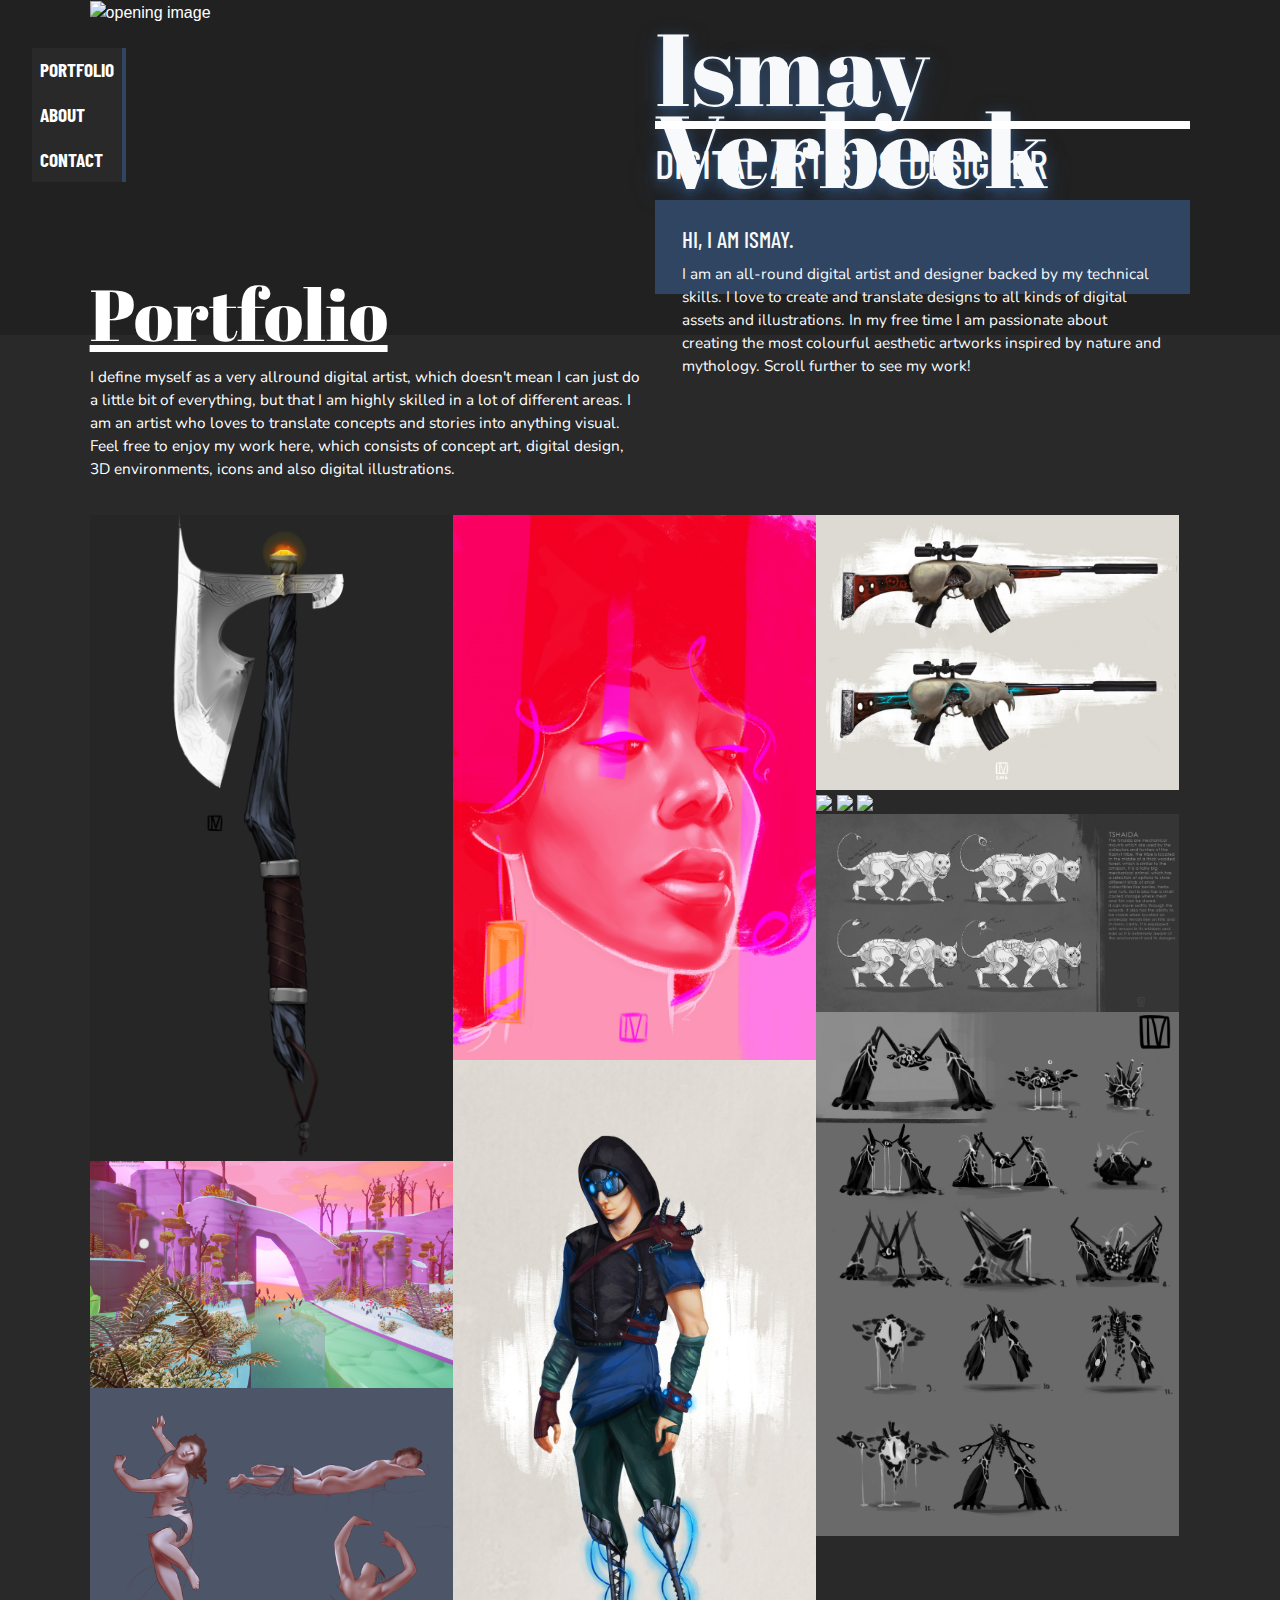
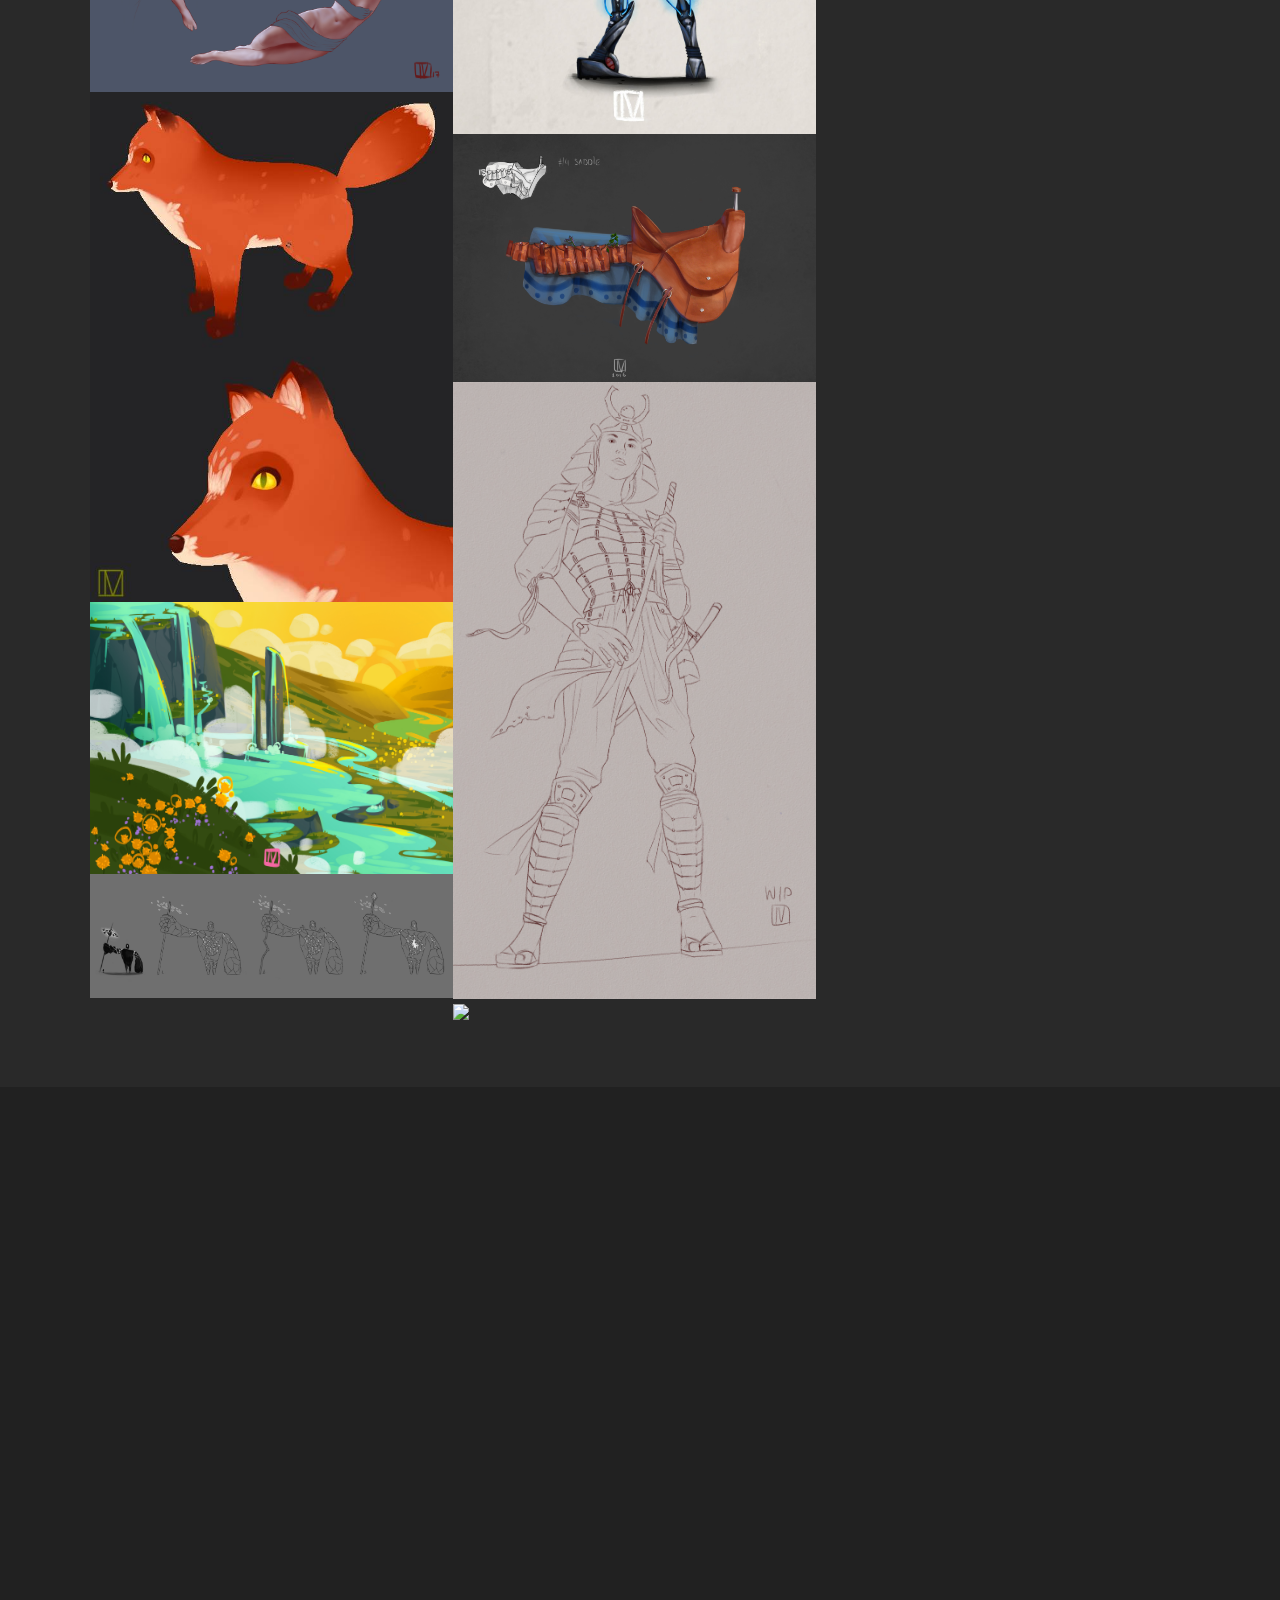
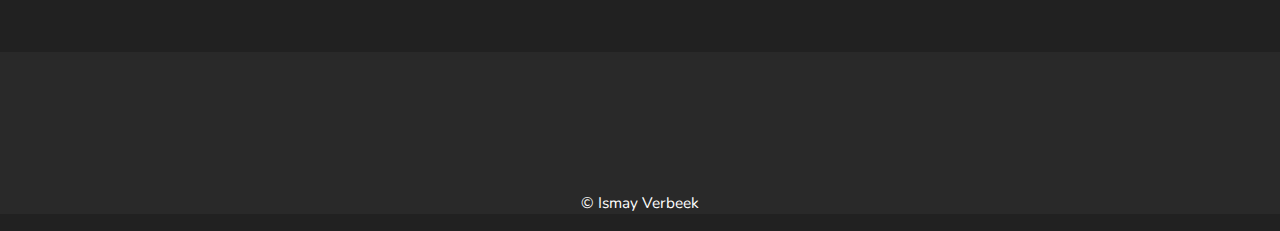
==== index.html @ 06eb7a1d "Profile image update" ====
<!DOCTYPE html>
<html lang="en" dir="ltr">

<head>
  <!-- Required meta tags -->
  <meta charset="utf-8">
  <meta name="viewport" content="width=device-width, initial-scale=1, shrink-to-fit=no">
  <meta name="viewport" content="width=device-width, initial-scale = 1.0, maximum-scale=1.0, user-scalable=no" />

  <!-- title of page -->
  <title>Ismay | Digital Artist & Designer</title>

  <!-- fonts, fontAwesome, stylesheet and bootstrap-->
  <script src="https://kit.fontawesome.com/f7d84a4a10.js" crossorigin="anonymous"></script>
  <link href="https://fonts.googleapis.com/css?family=Abril+Fatface|Barlow+Condensed:400,600|Nunito&display=swap" rel="stylesheet">
  <link rel="stylesheet" href="https://stackpath.bootstrapcdn.com/bootstrap/4.3.1/css/bootstrap.min.css" integrity="sha384-ggOyR0iXCbMQv3Xipma34MD+dH/1fQ784/j6cY/iJTQUOhcWr7x9JvoRxT2MZw1T" crossorigin="anonymous">
  <link rel="stylesheet" href="PortfolioSite/css/stylesheet.css">

</head>

<body>

  <!-- navigation-->

  <nav class="navbar navbar-expand-lg">

    <!-- navigation button collapse -->
    <button class="navbar-toggler ml-auto" type="button" data-toggle="collapse" data-target="#navToggle">
      <i class="fas fa-bars"></i>
    </button>

    <!-- navigation items -->

    <div class="collapse navbar-collapse" id="navToggle">
      <ul class="navbar-nav flex-column mr-left">
        <li class="nav-item">
          <a class="nav-link" href="#section-portfolio" data-text="portfolio">portfolio</a>
        </li>
        <li class="nav-item">
          <a class="nav-link" href="#section-about">about</a>
        </li>
        <li class="nav-item">
          <a class="nav-link" href="#section-contact">contact</a>
        </li>
      </ul>
    </div>

  </nav>

  <!-- header section image, title and subtitle -->

  <div class="section-color" id="section-title">
    <div class="container-fluid">

      <div class="row">
        <div class="col-md-6 col-sm-12">
          <img class="title-image scroll-img-left" src="PortfolioSite/images/Medusa.png" alt="opening image">
        </div>

        <div class="col-md-6 col-sm-12">
          <div class="header text-light">
            <h1>Ismay Verbeek</h1>
            <h1 class="text-shadow">Ismay Verbeek</h1>
          </div>
          <hr>
          <div class="subtitle text-light">
            <h2>Digital Artist & Designer</h2>
            <h2 class="text-shadow">Digital Artist & Designer</h2>
          </div>
          <div class="intro scroll-item">
            <div class="intro-text text-light">
              <h3>Hi, I am Ismay.</h3>
              <p>I am an all-round digital artist and designer backed by my technical skills.
                I love to create and translate designs to all kinds of digital assets and illustrations.
                In my free time I am passionate about creating the most colourful aesthetic artworks inspired by nature and mythology.
                Scroll further to see my work!
              </p>
              <div class="intro-logo">
              <a href="https://www.instagram.com/ismayverbeek/" target="_blank">
                <i class="insta-icon fab fa-instagram"></i>
              </a>
            </div>
          </div>
            </div>
          </div>
        </div>
      </div>

    </div>
  </div>


  <div class="section-white" id="section-portfolio">
    <div class="container-fluid">
      <div class="section-title scroll-item">
        <h4>Portfolio</h4>
        <p>I define myself as a very allround digital artist, which doesn't mean I can just do a little bit of everything, but that I am highly skilled
          in a lot of different areas. I am an artist who loves to translate concepts and stories into anything visual.
          Feel free to enjoy my work here, which consists of concept art, digital design, 3D environments, icons and also digital illustrations. </p>
      </div>

      <!-- carousel-->
      <div class="portfolio-img">
      <div class="row-portfolio">
<div class="column">
<img src="PortfolioSite/images/VikingAce.png" style="width:100%" data-toggle="modal" data-target="#exampleModal" data-title="Concept Art: Viking Style Axe"  data-tools="Photoshop">
<img src="PortfolioSite/images/3d-arora.jpg" style="width:100%" data-toggle="modal" data-target="#exampleModal" data-title="3D-environment: Arora"  data-tools="Autodesk Maya, Unreal Engine">
<img src="PortfolioSite/images/studyBerniniStatues.jpg" style="width:100%" data-toggle="modal" data-target="#exampleModal" data-title="Study: Bernini Statues"  data-tools="Photoshop">
<img src="PortfolioSite/images/foxie.jpg" style="width:100%" data-toggle="modal" data-target="#exampleModal" data-title="3D-model: Fox"  data-tools="Autodesk Maya, Substance Painter">
<img src="PortfolioSite/images/Environment.jpg" style="width:100%" data-toggle="modal" data-target="#exampleModal" data-title="Sketch: Golden Sunset"  data-tools="Photoshop">
<img src="PortfolioSite/images/CreatureConcept1.jpg" style="width:100%" data-toggle="modal" data-target="#exampleModal" data-title="Design: Creature Iterations"  data-tools="Photoshop">
</div>

<div class="column">
<img src="PortfolioSite/images/GraphicFace2.jpg" style="width:100%" data-toggle="modal" data-target="#exampleModal" data-title="Illustration: Pop Art Portrait"  data-tools="Photoshop">
<img src="PortfolioSite/images/City assassin.jpg" style="width:100%" data-toggle="modal" data-target="#exampleModal" data-title="Concept Art: Apocalyptic Assassin"  data-tools="Photoshop">
<img src="PortfolioSite/images/saddle2.jpg" style="width:100%" data-toggle="modal" data-target="#exampleModal" data-title="Concept Art: Saddle"  data-tools="Photoshop">
<img src="PortfolioSite/images/SamuraiLineArt.jpg" style="width:100%" data-toggle="modal" data-target="#exampleModal" data-title="Concept Art: Samurai"  data-tools="Photoshop">
<img src="PortfolioSite/images/GifWaterLilies.gif" style="width:100%" data-toggle="modal" data-target="#exampleModal" data-title="3D-environment: Arora"  data-tools="Autodesk Maya, Unreal Engine">
</div>

<div class="column">
<img src="PortfolioSite/images/gun iterations.jpg" style="width:100%" data-toggle="modal" data-target="#exampleModal" data-title="Concept Art: Apocalyptic Gun Iterations"  data-tools="Photoshop">
<img src="PortfolioSite/images/IcelandIllustrationRGB.jpg" style="width:100%" data-toggle="modal" data-target="#exampleModal" data-title="Illustration: Earth + Love"  data-tools="Photoshop">
<img src="PortfolioSite/images/VeiledVirgin.png" style="width:100%" data-toggle="modal" data-target="#exampleModal" data-title="Study: Veiled Virgin"  data-tools="Photoshop">
<img src="PortfolioSite/images/Lightning2.gif" style="width:100%" data-toggle="modal" data-target="#exampleModal" data-title="3D-environment: Arora"  data-tools="Autodesk Maya, Unreal Engine">
<img src="PortfolioSite/images/tigers.jpg" style="width:100%" data-toggle="modal" data-target="#exampleModal" data-title="Design: Tshaida Creature"  data-tools="Photoshop">
<img src="PortfolioSite/images/CreatureConceptThumbs3.jpg" style="width:100%" data-toggle="modal" data-target="#exampleModal" data-title="Design: Creature Thumbnails"  data-tools="Photoshop">

</div>
</div>
</div>
      <!-- modal for carousel -->

      <div class="modal" id="exampleModal" tabindex="-1" role="dialog" aria-labelledby="exampleModalLabel" aria-hidden="true">
        <div class="modal-content">
          <div class="row align-items-center">

        <!-- modal title-->

          <div class="col-12 col-md-2">
            <h5 class="modal-title" id="exampleModalLabel">title modal</h5>
            <p class="modal-tools" id="exampleModalLabel"><strong>Tools used: </strong></p>
          </div>

      <!-- modal content -->
          <div class="col-12 col-md-8">
            <div class="modal-body">
              <img class="modal-img" id="exampleModalLabel" src="PortfolioSite/images/illustration-winter.jpg">
            </div>
          </div>

      <!-- close button-->

          <div class="col-12 col-md-2">
            <button type="button" class="close" data-dismiss="modal" aria-label="Close">
              <span aria-hidden="true">&times;</span>
            </button>
          </div>

        </div>
      </div>
    </div>

    </div>
  </div>


  <div class="section-color" id="section-about">
    <div class="container-fluid">
      <div class="row row-container">

        <!-- left side navigation-->

        <div class="col-md-6 col-sm-12 d-flex align-content-center flex-wrap">
          <div class="row row-nested align-items-center mx-auto  scroll-item">

            <div class="col-6 skills-item scroll-item">
              <i class="fas fa-paint-brush skills-img"></i>
              <h3>Photoshop</h3>
            </div>
            <div class="col-6 skills-item scroll-item">
              <i class="fas fa-fill-drip skills-img"></i>
              <h3>Illustrator</h3>
            </div>
            <div class="col-6 skills-item scroll-item">
              <i class="fas fa-hat-wizard skills-img"></i>
              <h3>Ideation Wizard</h3>
            </div>
            <div class="col-6 skills-item scroll-item">
              <i class="fas fa-draw-polygon skills-img"></i>
              <h3>Maya 3D</h3>
            </div>
            <div class="col-6 skills-item scroll-item">
              <i class="fas fa-file-code skills-img"></i>
              <h3>CSS/HTML</h3>
            </div>
            <div class="col-6 skills-item scroll-item">
              <i class="fas fa-palette skills-img"></i>
              <h3>Indesign</h3>
            </div>

          </div>
        </div>

        <!--right side about-->

        <div class="col-md-6 col-sm-12 about-image">
          <img class="scroll-img-right" src="PortfolioSite/images/Profile-image3.png" alt="about image">
          <div class="about-text scroll-item">
            <h4>About</h4>
            <p>I graduated in a Bachelor of Science: Game Art at the University of the Arts Utrecht.
              I love to make beautiful designs and concepts with a focus to translate the essence or story of my subject.
              I specialise in concept art and its ideation process, creating digital assets, illustrations and 3D work.
              This may seem like a little bit much, but I am just passionate about anything creative and because I have a big repertoire of technical and creative skills,
              but also a solid creative design process, I am able to convert this to many different specialisations.
              Besides illustrating, designing and the occasional coding, I love to be in nature which is one of my biggest inspirations.
              I am currently located in Auckland, New Zealand.
            </p>
          </div>
        </div>

      </div>
    </div>
  </div>
  <div class="section-white" id="section-contact">
    <div class="container-fluid">
      <div class="section-title scroll-item">
        <h4>Contact</h4>
      </div>
      <div class="row contact align-items-center mx-auto contact-detail">
        <div class="col-md-3 col-sm-6 text-center scroll-item">
        <a href="https://goo.gl/maps/wQXdsDyGGVf1q3Jf6" target="_blank">
          <i class="contact-icon fas fa-globe-asia"></i>
          <p>Auckland, New Zealand</p>
        </a>
        </div>
        <div class="col-md-3 col-sm-6 text-center scroll-item contact-detail">
          <a href="https://api.whatsapp.com/send?phone=642108797587" target="_blank">
            <i class="contact-icon fas fa-phone"></i>
            <p>+64 21 08797587</p>
          </a>
        </div>
        <div class="col-md-3 col-sm-6 text-center scroll-item contact-detail">
          <a href="mailto:ismayverbeek@gmail.com?Subject=Hello!" target="_blank">
            <i class="contact-icon fas fa-envelope"></i>
            <p>ismayverbeek@gmail.com</p>
          </a>
        </div>
        <div class="col-md-3 col-sm-6 text-center scroll-item contact-detail">
          <a href="https://www.instagram.com/ismayverbeek/" target="_blank">
            <i class="contact-icon fab fa-instagram"></i>
            <p>Discover my daily paintings!</p>
          </a>
        </div>
      </div>
      <div>
        <p>
          © Ismay Verbeek
        </p>
      </div>
    </div>
  </div>



  <!-- scripts, jquery, popper.js and bootstrap -->
  <script src="https://code.jquery.com/jquery-3.3.1.slim.min.js" integrity="sha384-q8i/X+965DzO0rT7abK41JStQIAqVgRVzpbzo5smXKp4YfRvH+8abtTE1Pi6jizo" crossorigin="anonymous"></script>
  <script src="https://cdnjs.cloudflare.com/ajax/libs/popper.js/1.14.7/umd/popper.min.js" integrity="sha384-UO2eT0CpHqdSJQ6hJty5KVphtPhzWj9WO1clHTMGa3JDZwrnQq4sF86dIHNDz0W1" crossorigin="anonymous"></script>
  <script src="https://stackpath.bootstrapcdn.com/bootstrap/4.3.1/js/bootstrap.min.js" integrity="sha384-JjSmVgyd0p3pXB1rRibZUAYoIIy6OrQ6VrjIEaFf/nJGzIxFDsf4x0xIM+B07jRM" crossorigin="anonymous"></script>
  <script type="text/javascript" src="PortfolioSite/JavaScript/main.js"></script>
</body>

</html>
---- PortfolioSite/css/stylesheet.css ----
/*variables for colours*/
/*variables for text styles*/
/*font sizes*/
body {
  background-color: #212121;
  width: 100%;
  overflow-x: hidden;
  color: white;
  margin-bottom: -15px;
}

p {
  font-family: "Nunito", arial, sans-serif;
  font-size: 1.2vw;
}

h1 {
  font-family: "Abril Fatface", cursive;
  font-size: 8vw;
}

h2 {
  font-family: "Barlow Condensed", sans-serif;
  font-size: 3.2vw;
  line-height: 0.9;
  text-transform: uppercase;
}

h3 {
  font-family: "Barlow Condensed", sans-serif;
  font-size: 1.8vw;
  text-transform: uppercase;
}

h4 {
  font-family: "Abril Fatface", cursive;
  font-size: 5.6vw;
  text-decoration: underline;
}

/* colours */
.text-light {
  color: #fff;
}

.text-dark {
  color: #fff;
}

.section-color {
  background-color: #212121;
}

.section-white {
  background-color: #292929;
}

.container-fluid {
  padding: 3% 7%;
}

/* navigation section */
.navbar {
  padding: 0;
  position: absolute;
  left: 2rem;
  top: 3rem;
  z-index: 2;
  background-color: #292929;
  border-right: 4px solid #2f4561;
}

.nav-link {
  font-family: "Barlow Condensed", sans-serif;
  font-size: 1.5vw;
  font-weight: bold;
  color: #fff;
  line-height: 1.5;
  text-transform: uppercase;
  padding: 0.5rem 1rem;
  background: linear-gradient(to right, #2f4561 50%, transparent 50%);
  background-size: 200% 100%;
  background-position: right bottom;
  transition: 0.5s;
}

.nav-link:hover {
  letter-spacing: 8px;
  background-position: -100%;
  color: #fff;
  background-position: left bottom;
  transition: 0.5s;
}

/* section container */
#section-title .container-fluid {
  padding: 0% 7%;
  padding-bottom: 5%;
}

#section-portfolio .container-fluid {
  padding: 0% 7%;
  padding-bottom: 5%;
}

#section-about .container-fluid {
  padding: 0% 7%;
  padding-bottom: 5%;
}

#section-contact .container-fluid {
  padding: 0% 7%;
}

#section-contact p {
  text-align: center;
}

.insta-icon {
  color: white;
  font-size: 3rem;
}

/* animations on scroll*/
.scroll-item {
  opacity: 0;
  transform: translateY(40px);
}

.scroll-item.animate {
  opacity: 1;
  transform: translateY(0px);
  transition: 1.5s;
  -webkit-transition: 1.5s;
  -o-transition: 1.5s;
  -moz-transition: 1.5s;
  transition-delay: 0.3s;
}

.scroll-img-left {
  opacity: 0;
  transform: translateX(-100%);
}

.scroll-img-left.slide-in-left {
  opacity: 1;
  transform: translate(0px);
  transition: 2.5s;
  -webkit-transition: 2.5s;
  -o-transition: 2.5s;
  -moz-transition: 2.5s;
  transition-delay: 1s;
}

.scroll-img-right {
  opacity: 0;
  transform: translateX(100%);
}

.scroll-img-right.slide-in-right {
  opacity: 1;
  transform: translate(0px);
  transition: 2s;
  -webkit-transition: 2s;
  -o-transition: 2s;
  -moz-transition: 2s;
  transition-delay: 1s;
}

/* title section*/
.title-image {
  height: 100vh;
  width: auto;
  position: relative;
  z-index: 1;
}

.header-text {
  display: block;
  overflow: auto;
}

.header {
  position: relative;
  margin: 5% 0;
  height: 25%;
}

.header h1 {
  position: absolute;
  line-height: 0.8;
  z-index: 2;
}

hr {
  border-top: 8px solid #fff;
  position: relative;
  z-index: 2;
}

.subtitle {
  position: relative;
  height: 20%;
}

.subtitle h2 {
  position: absolute;
  z-index: 2;
}

.text-shadow {
  z-index: 0 !important;
  color: transparent;
  text-shadow: 0px 2px 3px #2f4561, 0px 4px 13px #2f4561, 0px 10px 23px #2f4561;
}

/* intro in title section */
.intro {
  background-color: #2f4561;
  height: 35%;
  position: relative;
  z-index: 2;
}

.intro-text {
  padding: 5%;
}

.intro-logo {
  text-align: center;
}

.intro-logo img {
  height: 3vw;
  width: auto;
}

.section-title {
  position: absolute;
  margin-top: -5%;
  width: 43%;
}

.section-title p {
  line-height: 1.5;
}

.title-right {
  padding-left: 43%;
  text-align: left;
}

/*section about*/
#section-about .row-container {
  height: 100%;
}

#section-about .row-nested {
  background-color: #2f4561;
  width: 60%;
  height: 70%;
}

/* about image and text*/
.about-image img {
  width: 80%;
  height: auto;
  padding-left: 30%;
  margin-top: -10%;
}

.about-text {
  margin-top: -10%;
}

/* skills section in about */
.skills-item {
  color: #fff;
  text-align: center;
}

.skills-item:hover h3, .skills-item:hover .skills-img {
  color: #fff;
  transition: 0.5s;
}

.skills-item h3 {
  font-size: 1.2vw;
  transition: 0.5s;
}

.skills-img {
  color: #fff;
  font-size: 5vw;
  margin-bottom: 0.5rem;
  transition: 0.5s;
}

/* contact section*/
.contact {
  height: 100%;
  width: 80%;
}

.contact-icon {
  color: #2f4561;
  font-size: 4vw;
  margin: 1.5rem;
  transition: 0.5s;
}

.contact-icon:hover {
  font-size: 5vw;
  color: white;
  transition: 0.5s;
}

.contact-icon:hover ~ p {
  color: white;
  transition: 0.5s;
}

.contact-detail a {
  text-decoration: none;
}

.contact p {
  color: #2f4561;
  line-height: 1.5;
  transition: 0.5s;
}

.portfolio-img {
  width: auto;
}

.row-portfolio {
  display: flex;
  flex-wrap: wrap;
  padding-top: 20vh;

}

/* Create four equal columns that sits next to each other */
.column {
  flex: 33%;
  max-width: 33%;
  padding: 0px 0px;
}

.column img {
  padding-top: 0px;
  vertical-align: middle;
}

/* modal for carousel */
.modal {
  height: 100vh;
  width: 100vw;
  padding-right: 0px !important;
}

.modal-content {
  height: 100vh;
  width: 100vw;
  background-color: rgb(0, 0, 0);
  background-color: rgba(0, 0, 0, 0.8);
  text-align: center;
}

.modal-body {
  display: grid;
  height: 100vh;
  overflow: hidden;
}

.modal-img {
  max-width: 100%;
  max-height: 95vh;
  margin: auto;
}

.close {
  font-size: 4em;
  text-shadow: none;
  color: #2f4561;
  width: 100%;
}

.close:hover {
  color: white;
}


/* background modal*/


@media (max-width: 768px) {
  /* bigger font sizes */
  h1 {
    font-size: 16vw;
  }

  h2 {
    font-size: 6.4vw;
  }

  h3 {
    font-size: 3.6vw;
  }

  h4 {
    font-size: 11.2vw;
  }

  p {
    font-size: 2.64vw;
  }

  #section-title .container-fluid {
    padding: 0% 0%;
    padding-bottom: 75%;
  }

  #section-portfolio .container-fluid {
    padding: 0% 0%;
    padding-bottom: 20%;
  }

  #section-about .container-fluid {
    padding: 0% 0%;
    padding-bottom: 10%;
  }

  #section-contact .container-fluid {
    padding: 0% 0%;
  }

  /* disable animation*/
  .scroll-img-left {
    opacity: 1;
    transform: translateX(0px);
  }

  .scroll-img-left.slide-in-left {
    opacity: 1;
    transform: translate(0px);
    transition: 0s;
    -webkit-transition: 0s;
    -o-transition: 0s;
    -moz-transition: 0s;
    transition-delay: 0s;
  }

  /* navigation */
  .navbar {
    right: 2rem;
    left: auto;
    border-right: none;
    border-left: 4px solid #2f4561;
  }

  .nav-link {
    text-align: right;
    font-size: 3vw;
    background: linear-gradient(to right, #292929 50%, #2f4561 50%);
    background-size: 200% 100%;
    background-position: left bottom;
    transition: 0.5s;
  }

  .nav-link:hover {
    letter-spacing: 5px;
    background-position: -100%;
    color: #fff;
    background-position: right bottom;
    transition: 0.5s;
  }

  /* title section */
  .title-image {
    height: 40vh;
    width: 100%;
    position: relative;
    z-index: 1;
    object-fit: cover;
  }

  .header, .subtitle {
    padding: 0% 5%;
  }

  hr {
    border-top: 4px solid #fff;
    width: 90%;
  }

  .header {
    margin-top: -10%;
    height: 70%;
  }

  .subtitle {
    height: 45%;
  }

  .intro {
    height: 110%;
  }

  .section-title {
    padding: 0% 5%;
    width: 100%;
    margin-top: -8%;
  }

  /* mobile controls for carousel */
  .controls {
    font-size: 6vw;
  }

  .carousel-control-next:hover {
    transform: translateX(15px);
    transition: 0.5s;
  }

  .carousel-control-prev:hover {
    transform: translateX(-15px);
    transition: 0.5s;
  }

  /* about section */
  .about-image img {
    width: 60%;
    height: auto;
    margin: auto;
    margin-top: 15%;
  }

  .about-text {
    margin: 0% 5%;
  }

  /* skills section in about */
  #section-about .row-nested {
    background-color: #2f4561;
    width: 100%;
    height: 140%;
  }

  .skills-item h3 {
    font-size: 3vw;
  }

  .skills-img {
    font-size: 12vw;
  }

  /* contact section */
  .contact {
    width: 100%;
  }

  .contact-icon {
    color: #2f4561;
    font-size: 10vw;
    margin: 1.5rem;
    transition: 0.5s;
  }

  .contact-icon:hover {
    font-size: 12vw;
    color: #292929;
    transition: 0.5s;
  }
}
@media (max-width: 480px) {
  #section-title .container-fluid {
    height: 110vh;
  }

  #section-portfolio .container-fluid {
    height: 110vh;
  }

  #section-about .container-fluid {
    height: 110vh;
  }

  #section-contact .container-fluid {
    height: 90vh;
  }

  #section-about .row-nested {
    height: 130%;
  }

  p {
    font-size: 3vw;
  }
}

/*# sourceMappingURL=stylesheet.css.map */
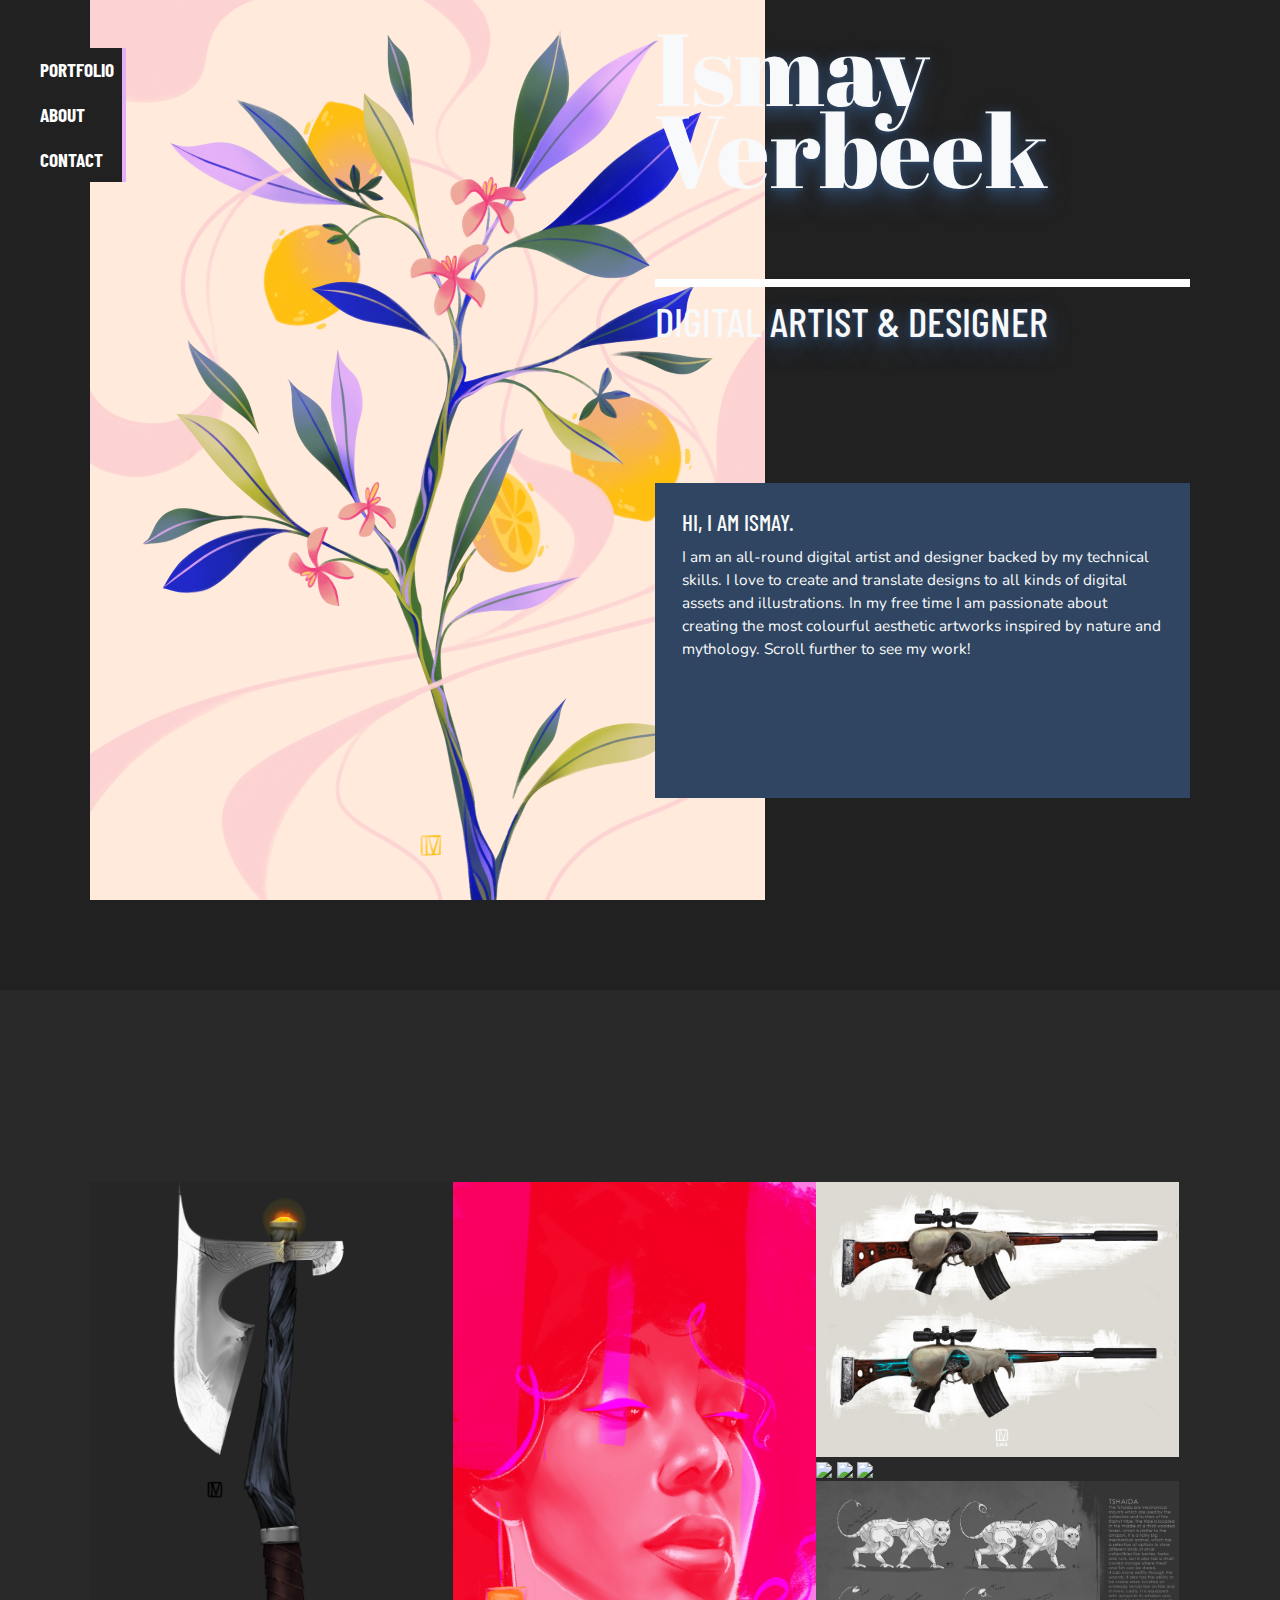
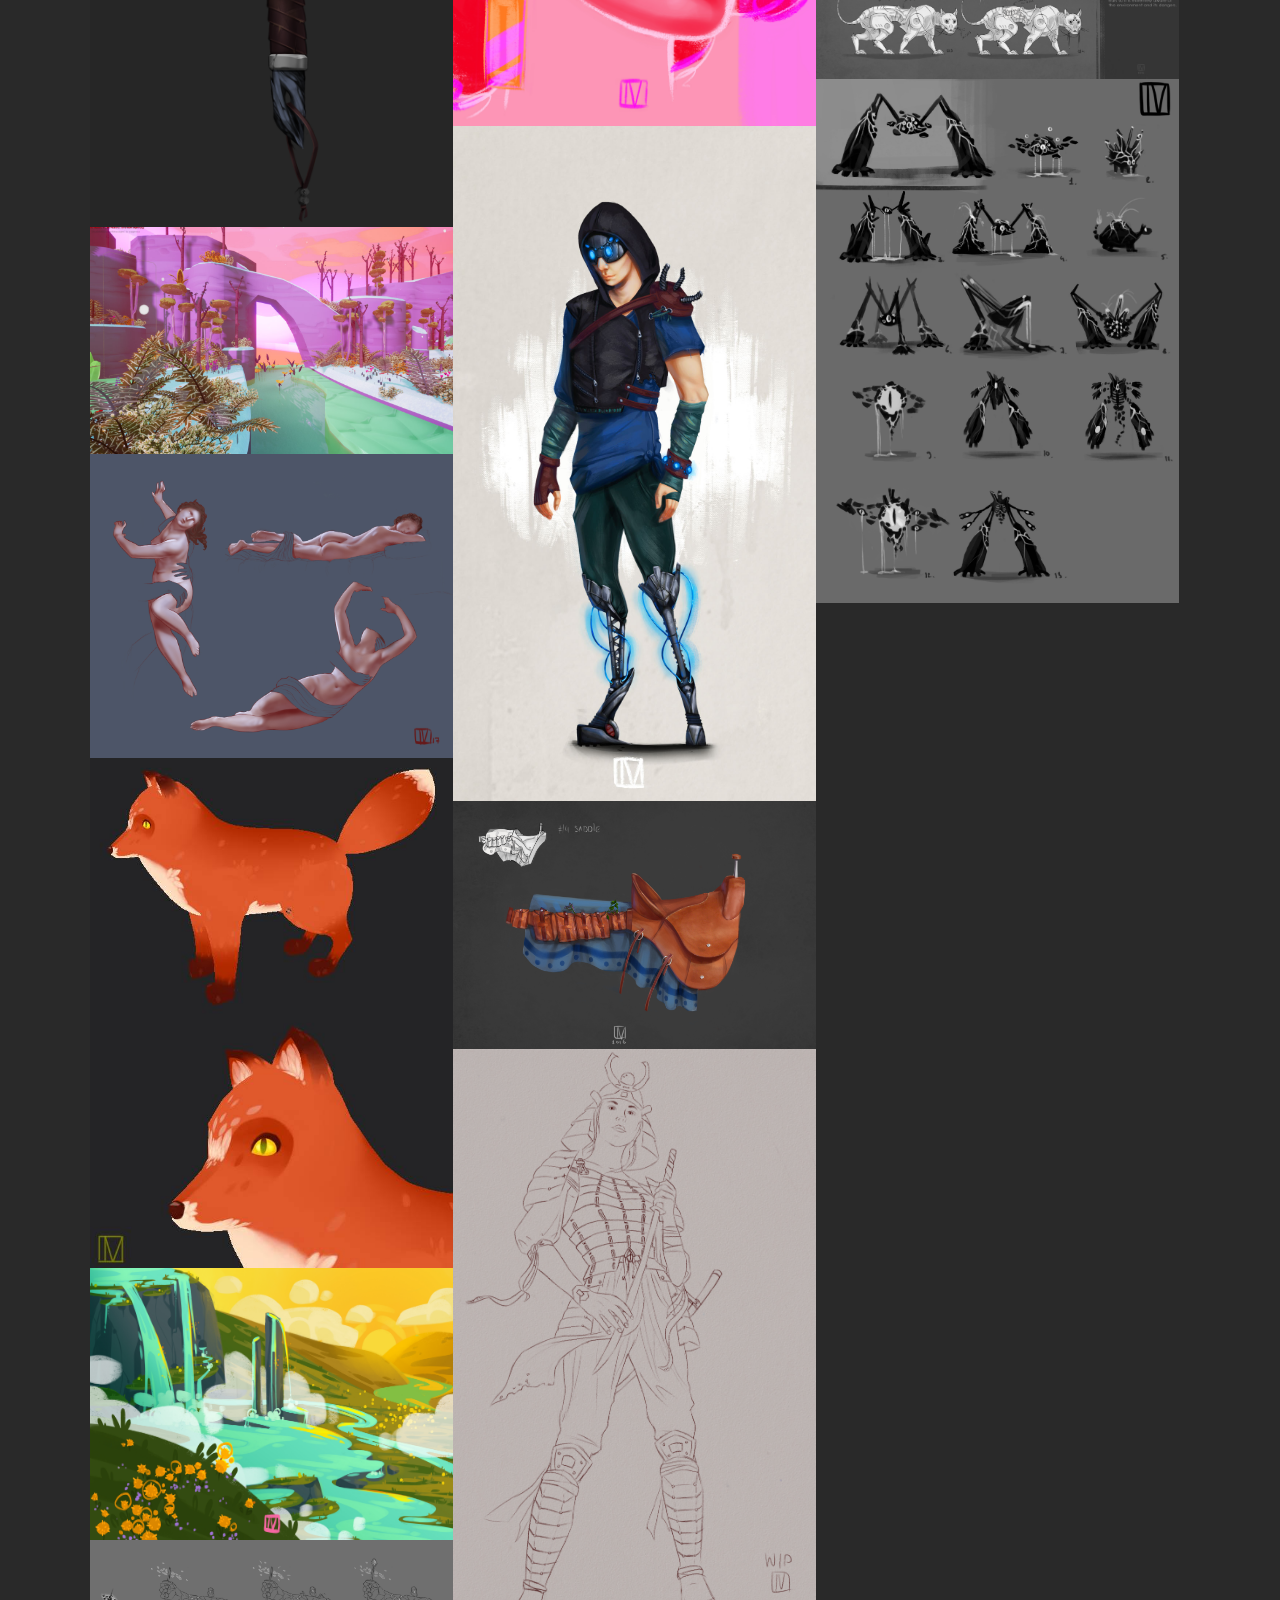
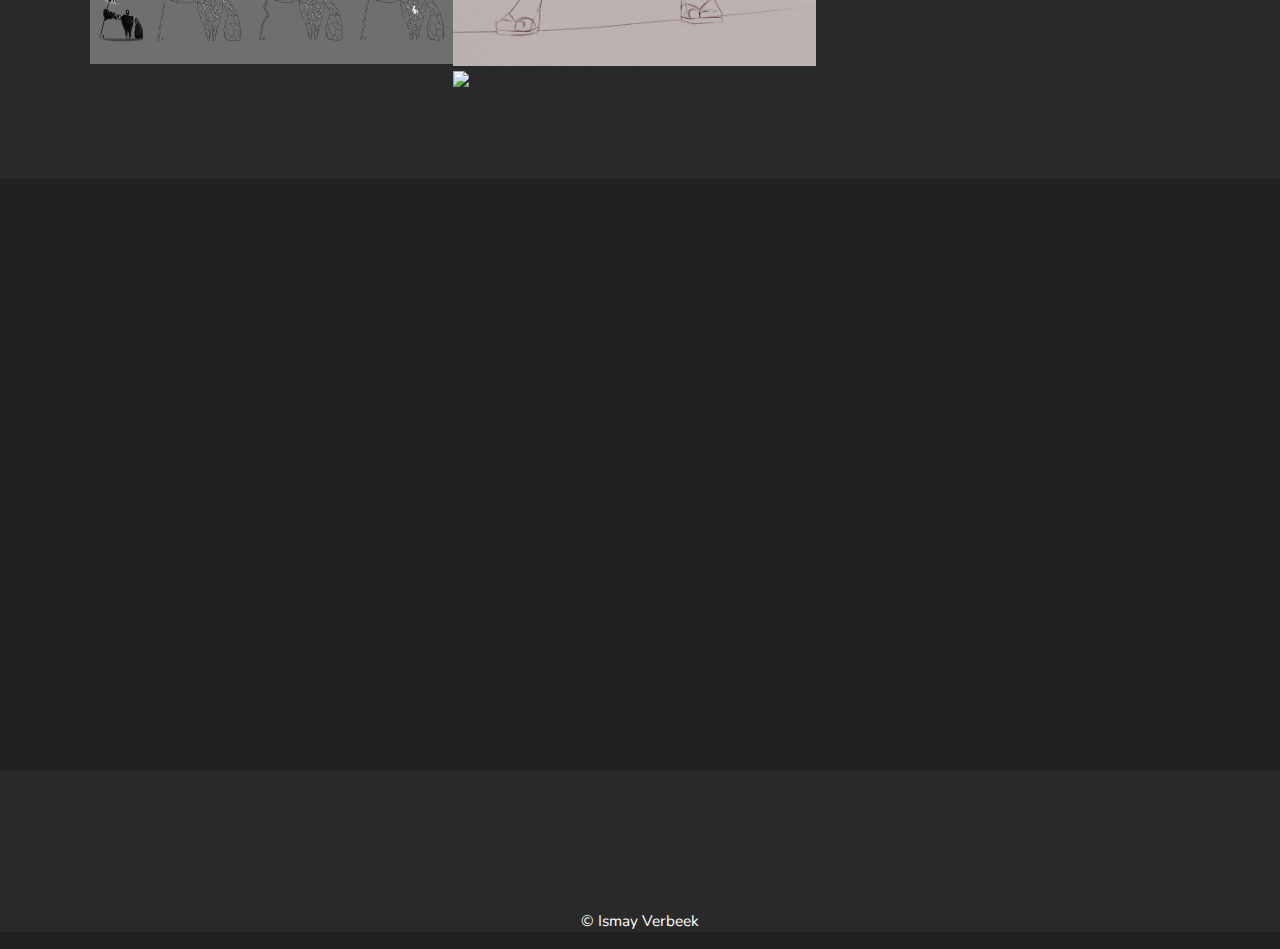
==== commit 8d03c6b5: "new title img" ====
--- a/index.html
+++ b/index.html
@@ -54,7 +54,7 @@
 
       <div class="row">
         <div class="col-md-6 col-sm-12">
-          <img class="title-image scroll-img-left" src="PortfolioSite/images/Medusa.png" alt="opening image">
+          <img class="title-image scroll-img-left" src="PortfolioSite/images/lemontree.jpg" alt="opening image">
         </div>
 
         <div class="col-md-6 col-sm-12">
@@ -122,7 +122,7 @@
 <div class="column">
 <img src="PortfolioSite/images/gun iterations.jpg" style="width:100%" data-toggle="modal" data-target="#exampleModal" data-title="Concept Art: Apocalyptic Gun Iterations"  data-tools="Photoshop">
 <img src="PortfolioSite/images/IcelandIllustrationRGB.jpg" style="width:100%" data-toggle="modal" data-target="#exampleModal" data-title="Illustration: Earth + Love"  data-tools="Photoshop">
-<img src="PortfolioSite/images/VeiledVirgin.png" style="width:100%" data-toggle="modal" data-target="#exampleModal" data-title="Study: Veiled Virgin"  data-tools="Photoshop">
+<img src="PortfolioSite/images/Medusa.png" style="width:100%" data-toggle="modal" data-target="#exampleModal" data-title="Study: Gorgon"  data-tools="Photoshop">
 <img src="PortfolioSite/images/Lightning2.gif" style="width:100%" data-toggle="modal" data-target="#exampleModal" data-title="3D-environment: Arora"  data-tools="Autodesk Maya, Unreal Engine">
 <img src="PortfolioSite/images/tigers.jpg" style="width:100%" data-toggle="modal" data-target="#exampleModal" data-title="Design: Tshaida Creature"  data-tools="Photoshop">
 <img src="PortfolioSite/images/CreatureConceptThumbs3.jpg" style="width:100%" data-toggle="modal" data-target="#exampleModal" data-title="Design: Creature Thumbnails"  data-tools="Photoshop">
--- a/PortfolioSite/css/stylesheet.css
+++ b/PortfolioSite/css/stylesheet.css
@@ -66,8 +66,8 @@
   left: 2rem;
   top: 3rem;
   z-index: 2;
-  background-color: #292929;
-  border-right: 4px solid #2f4561;
+  background-color: #212121;
+  border-right: 4px solid #e3b0f8;
 }
 
 .nav-link {
@@ -78,7 +78,7 @@
   line-height: 1.5;
   text-transform: uppercase;
   padding: 0.5rem 1rem;
-  background: linear-gradient(to right, #2f4561 50%, transparent 50%);
+  background: linear-gradient(to right, #e3b0f8 50%, transparent 50%);
   background-size: 200% 100%;
   background-position: right bottom;
   transition: 0.5s;
@@ -95,17 +95,17 @@
 /* section container */
 #section-title .container-fluid {
   padding: 0% 7%;
-  padding-bottom: 5%;
+  padding-bottom: 7%;
 }
 
 #section-portfolio .container-fluid {
   padding: 0% 7%;
-  padding-bottom: 5%;
+  padding-bottom: 7%;
 }
 
 #section-about .container-fluid {
   padding: 0% 7%;
-  padding-bottom: 5%;
+  padding-bottom: 7%;
 }
 
 #section-contact .container-fluid {
@@ -119,6 +119,10 @@
 .insta-icon {
   color: white;
   font-size: 3rem;
+}
+
+.insta-icon:hover {
+  color: #e3b0f8;
 }
 
 /* animations on scroll*/
@@ -303,20 +307,20 @@
 }
 
 .contact-icon {
-  color: #2f4561;
+  color: #e3b0f8;
   font-size: 4vw;
-  margin: 1.5rem;
+  margin: 2.5rem;
   transition: 0.5s;
 }
 
 .contact-icon:hover {
   font-size: 5vw;
-  color: white;
+  color: #2f4561;
   transition: 0.5s;
 }
 
 .contact-icon:hover ~ p {
-  color: white;
+  color: #2f4561;
   transition: 0.5s;
 }
 
@@ -325,7 +329,7 @@
 }
 
 .contact p {
-  color: #2f4561;
+  color: #e3b0f8;
   line-height: 1.5;
   transition: 0.5s;
 }
@@ -337,7 +341,7 @@
 .row-portfolio {
   display: flex;
   flex-wrap: wrap;
-  padding-top: 20vh;
+  padding-top: 12rem;
 
 }
 
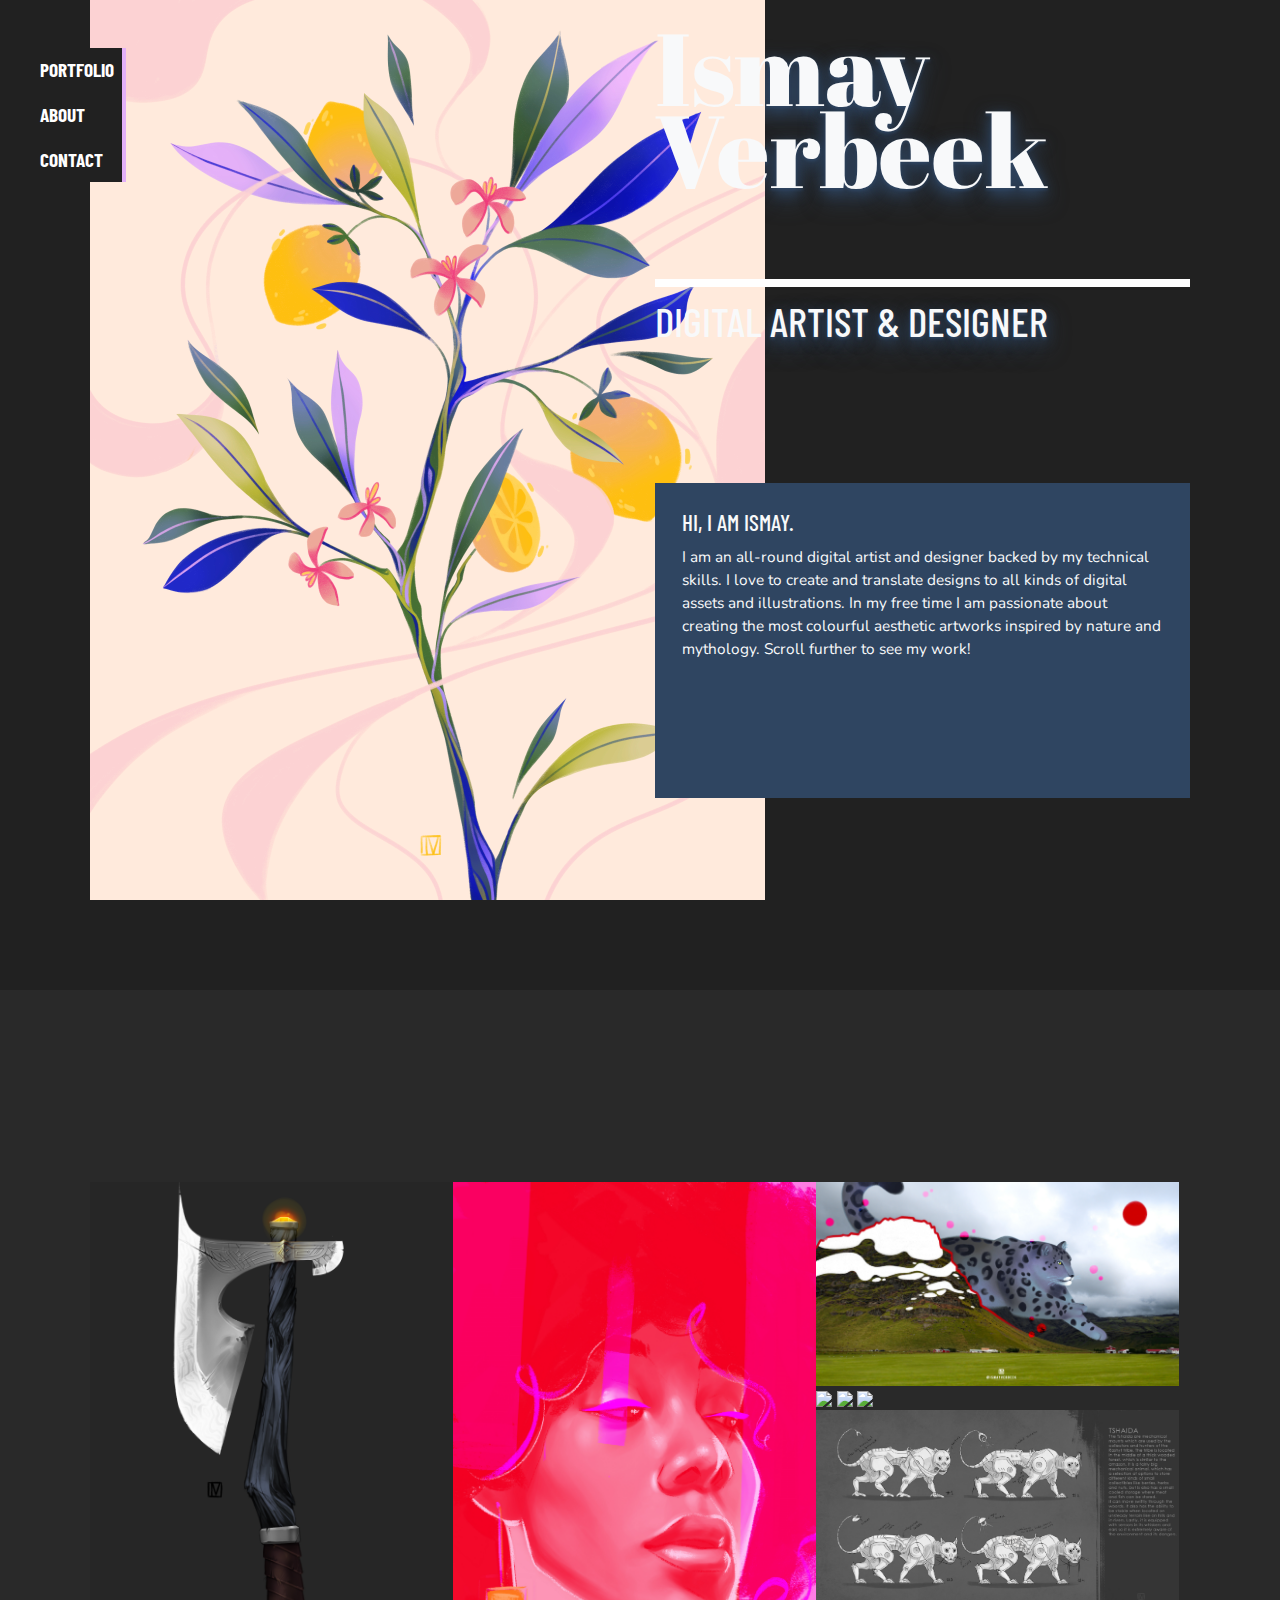
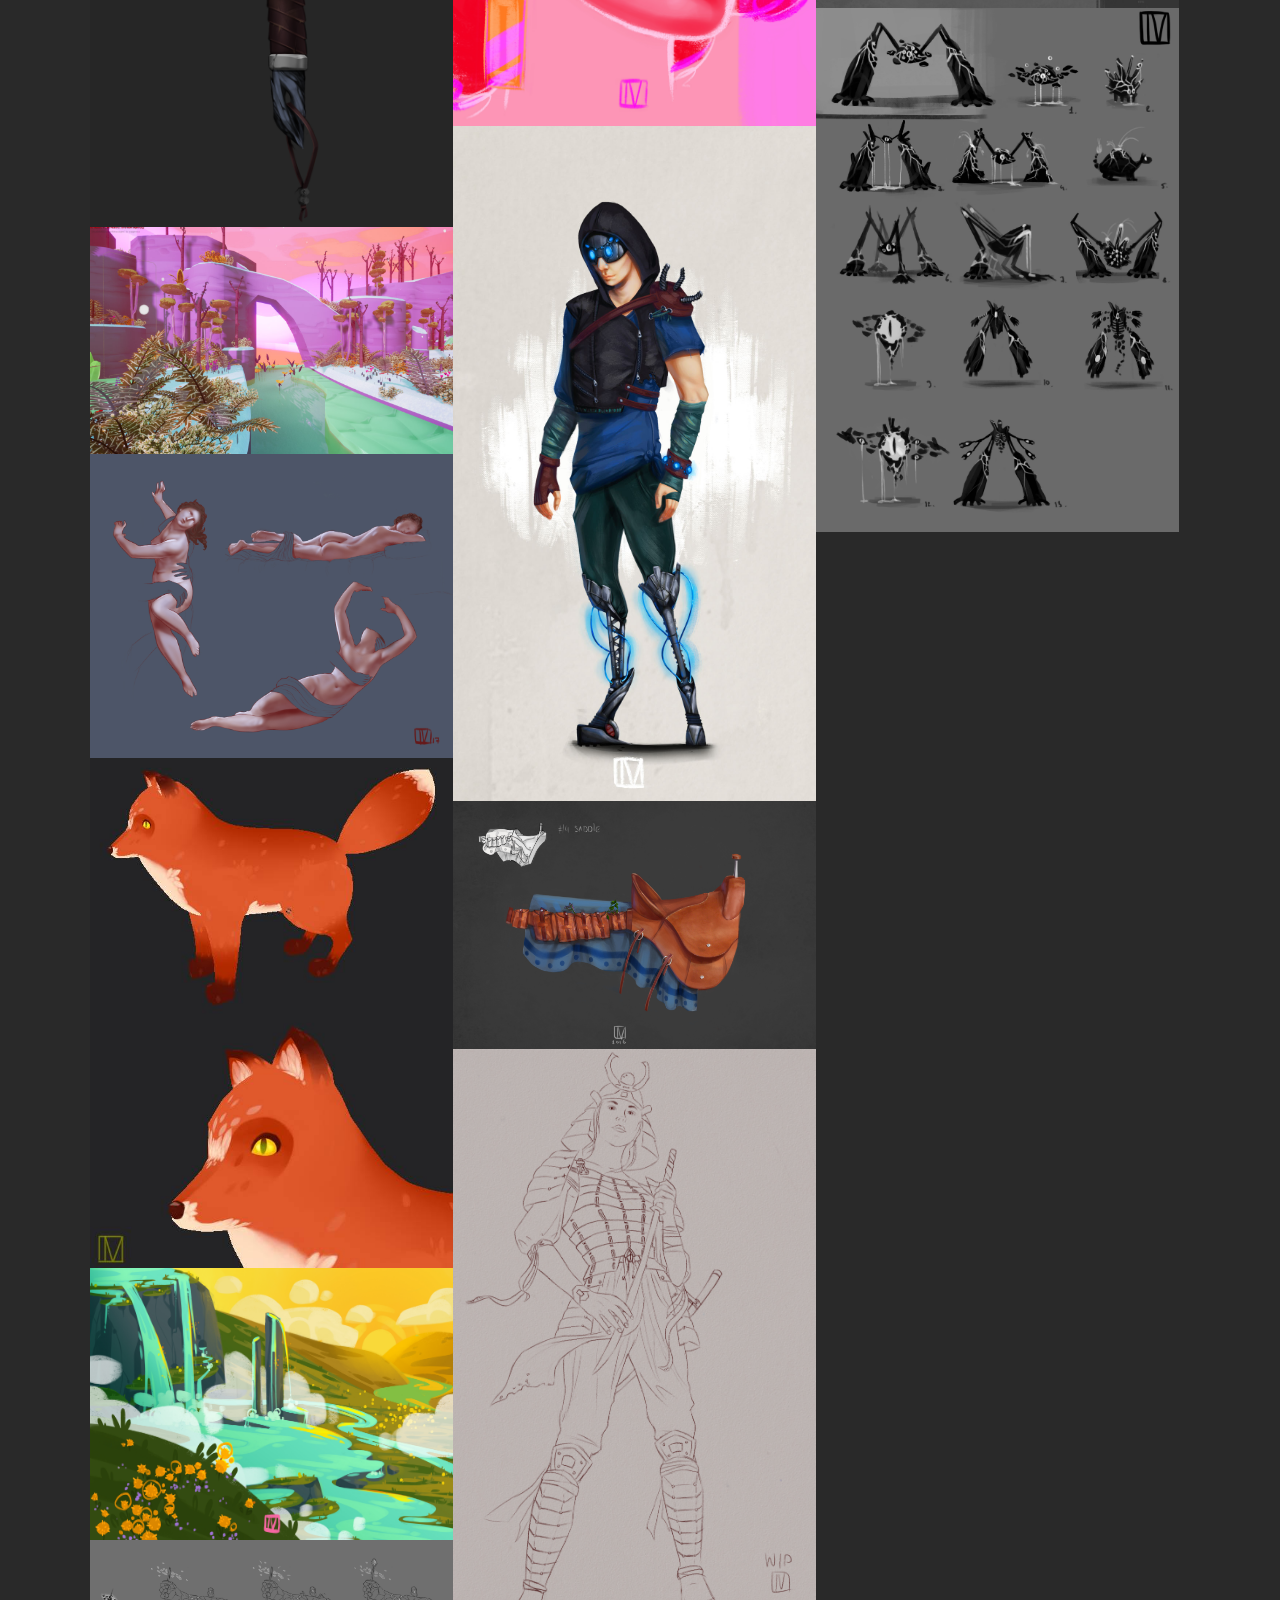
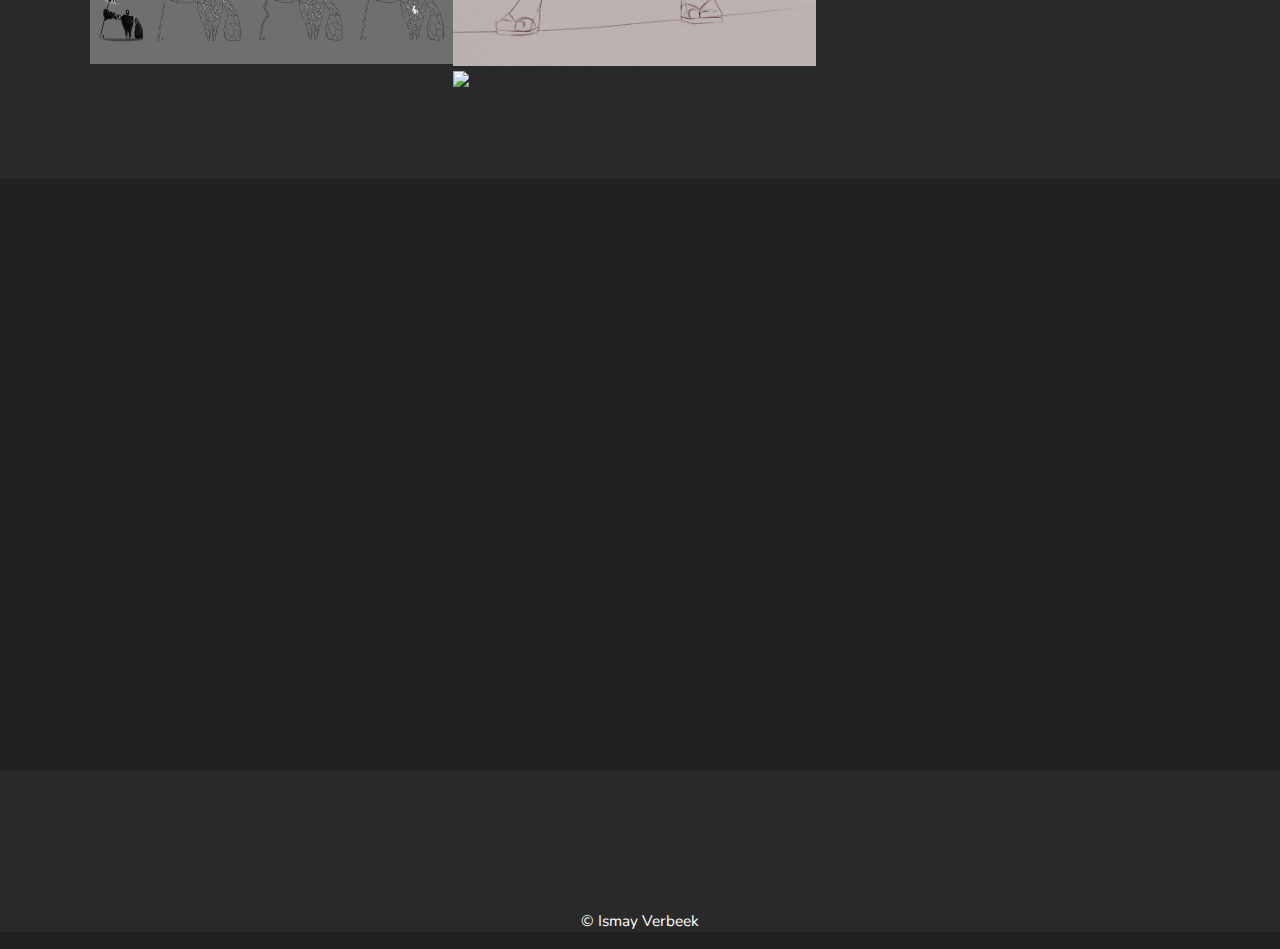
==== commit 88cbe107: "update portfolio" ====
--- a/index.html
+++ b/index.html
@@ -120,10 +120,10 @@
 </div>
 
 <div class="column">
-<img src="PortfolioSite/images/gun iterations.jpg" style="width:100%" data-toggle="modal" data-target="#exampleModal" data-title="Concept Art: Apocalyptic Gun Iterations"  data-tools="Photoshop">
+<img src="PortfolioSite/images/LingeringLeopardOriginal.jpg" style="width:100%" data-toggle="modal" data-target="#exampleModal" data-title="Mixed Media: Lingering Leopard"  data-tools="Photography, Photoshop">
 <img src="PortfolioSite/images/IcelandIllustrationRGB.jpg" style="width:100%" data-toggle="modal" data-target="#exampleModal" data-title="Illustration: Earth + Love"  data-tools="Photoshop">
 <img src="PortfolioSite/images/Medusa.png" style="width:100%" data-toggle="modal" data-target="#exampleModal" data-title="Study: Gorgon"  data-tools="Photoshop">
-<img src="PortfolioSite/images/Lightning2.gif" style="width:100%" data-toggle="modal" data-target="#exampleModal" data-title="3D-environment: Arora"  data-tools="Autodesk Maya, Unreal Engine">
+<img src="PortfolioSite/images/GifWaterLilies.gif" style="width:100%" data-toggle="modal" data-target="#exampleModal" data-title="3D-environment: Arora"  data-tools="Autodesk Maya, Unreal Engine">
 <img src="PortfolioSite/images/tigers.jpg" style="width:100%" data-toggle="modal" data-target="#exampleModal" data-title="Design: Tshaida Creature"  data-tools="Photoshop">
 <img src="PortfolioSite/images/CreatureConceptThumbs3.jpg" style="width:100%" data-toggle="modal" data-target="#exampleModal" data-title="Design: Creature Thumbnails"  data-tools="Photoshop">
 
--- a/PortfolioSite/css/stylesheet.css
+++ b/PortfolioSite/css/stylesheet.css
@@ -566,7 +566,6 @@
   }
 
   .contact-icon {
-    color: #2f4561;
     font-size: 10vw;
     margin: 1.5rem;
     transition: 0.5s;
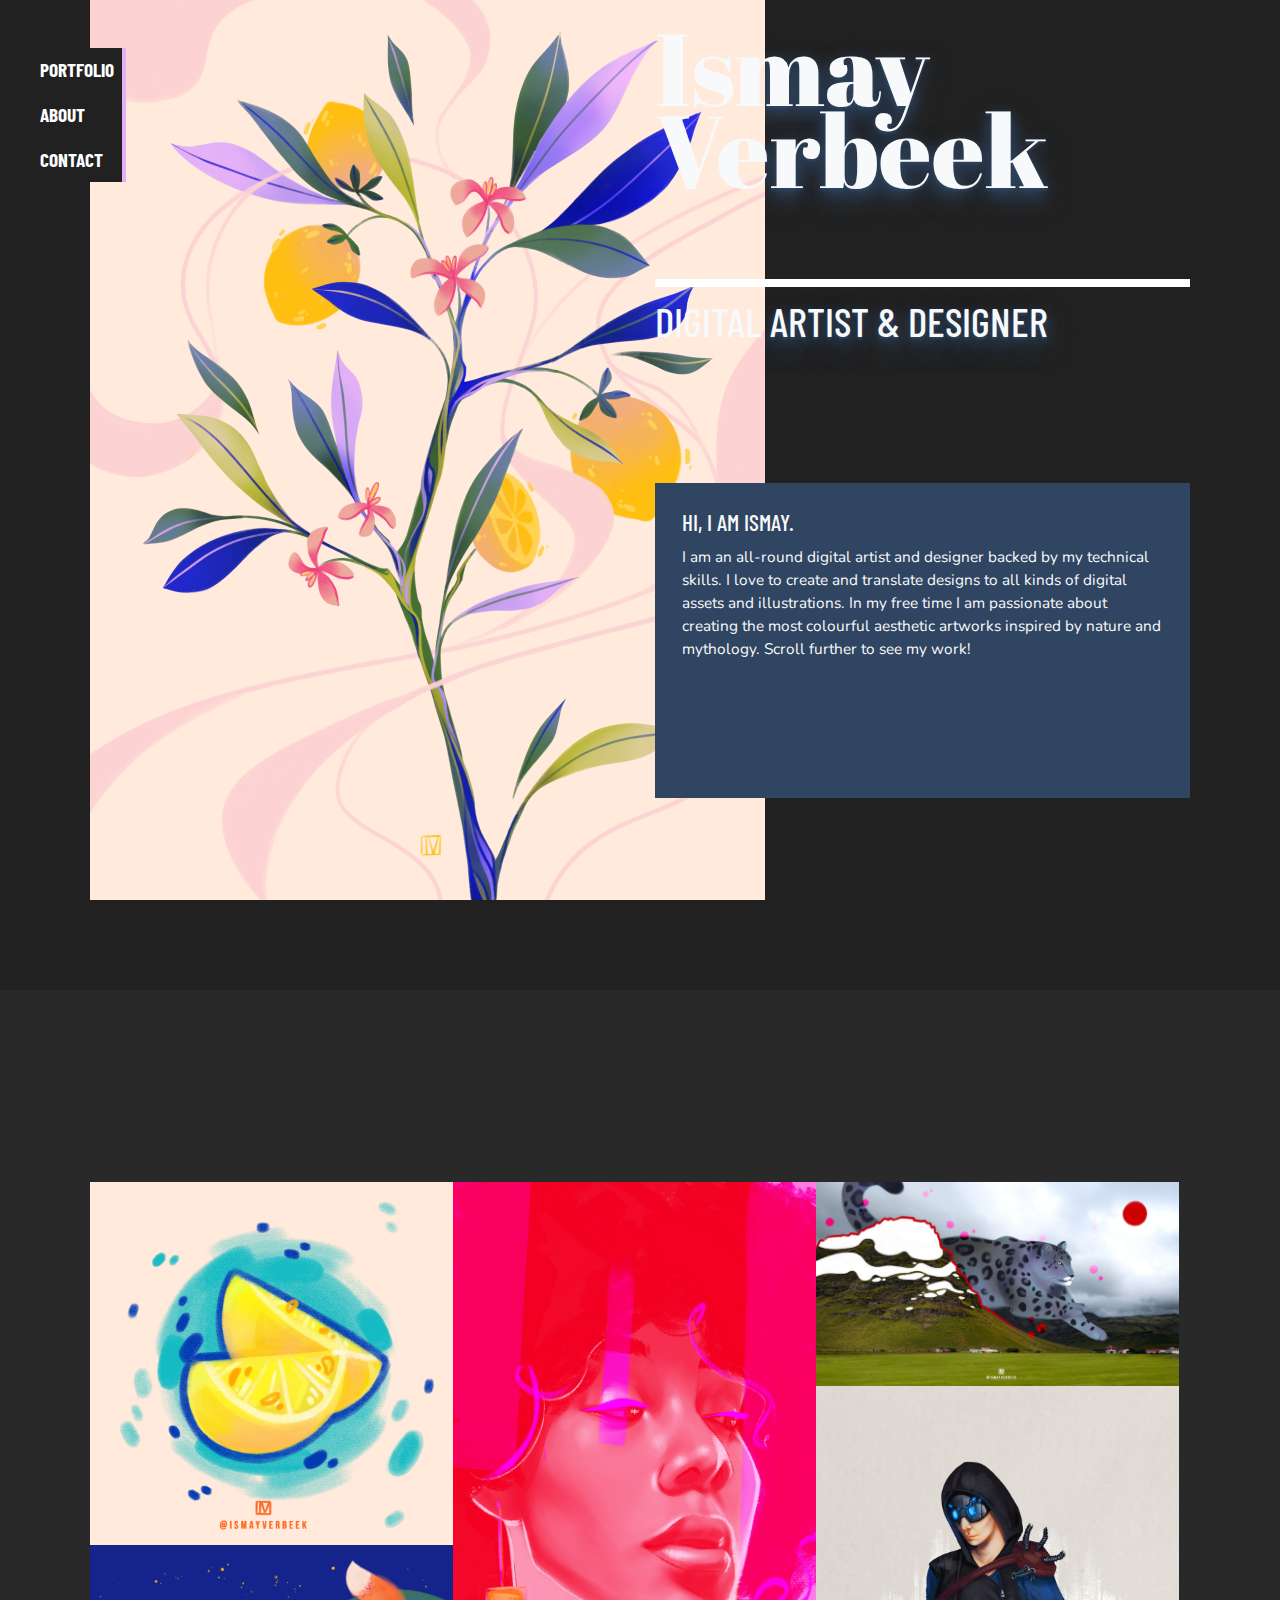
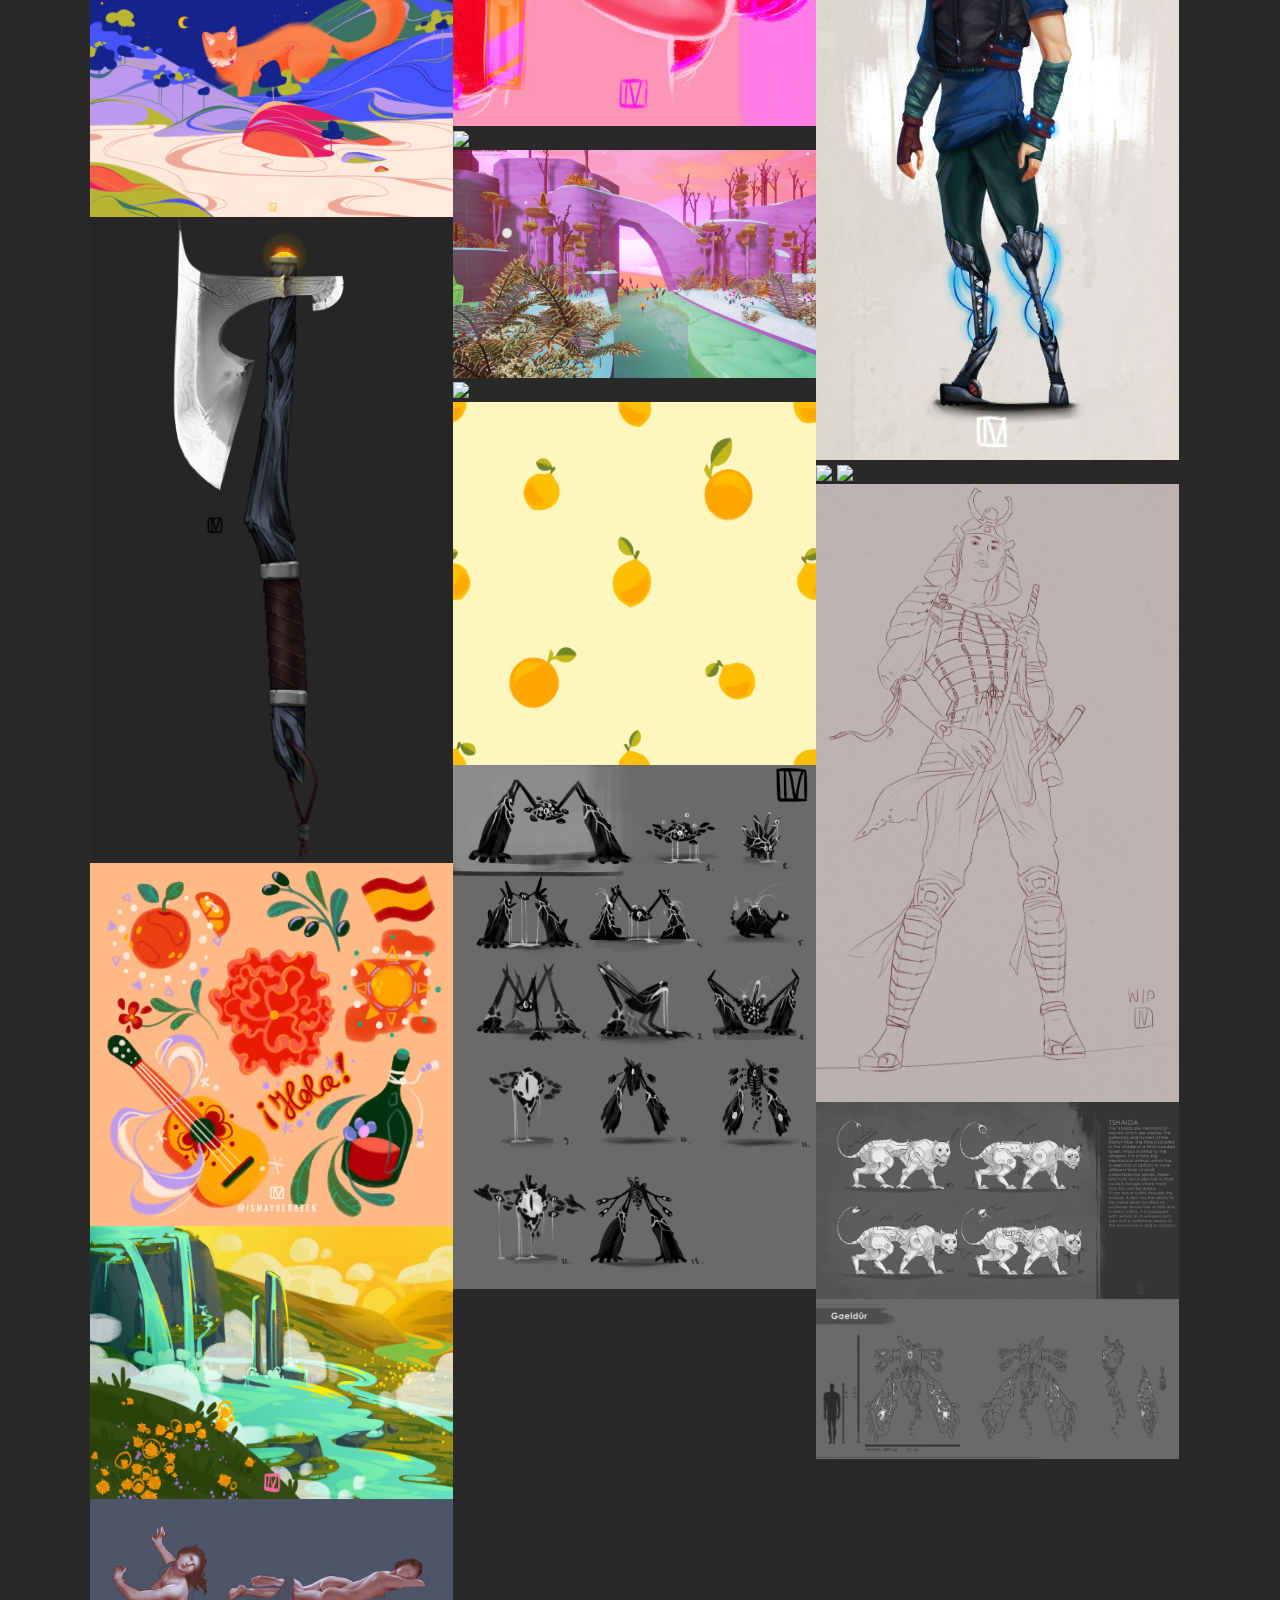
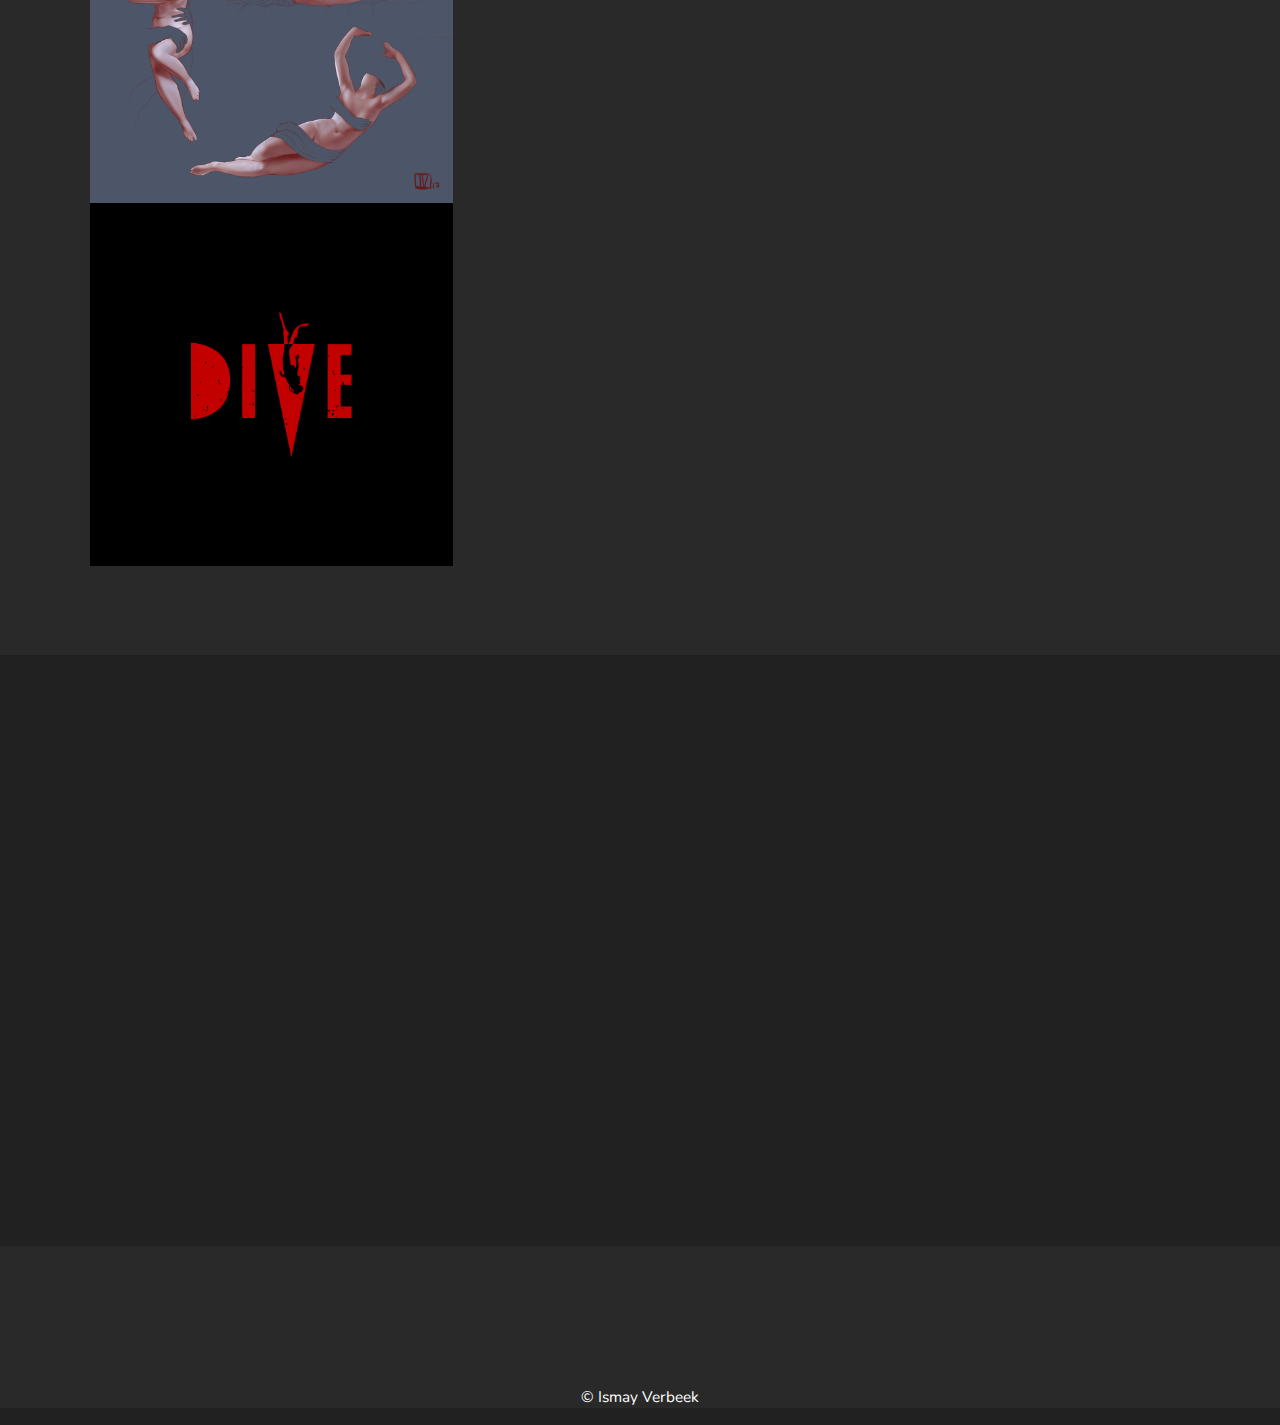
==== commit e3a2613f: "Portfolio Update" ====
--- a/index.html
+++ b/index.html
@@ -103,30 +103,34 @@
       <div class="portfolio-img">
       <div class="row-portfolio">
 <div class="column">
+<img src="PortfolioSite/images/Lemony2.jpg" style="width:100%" data-toggle="modal" data-target="#exampleModal" data-title="Illustration: Lemony"  data-tools="Photoshop">
+<img src="PortfolioSite/images/LandscapeNight.jpg" style="width:100%" data-toggle="modal" data-target="#exampleModal" data-title="Illustration: Fox at Night"  data-tools="Photoshop">
 <img src="PortfolioSite/images/VikingAce.png" style="width:100%" data-toggle="modal" data-target="#exampleModal" data-title="Concept Art: Viking Style Axe"  data-tools="Photoshop">
-<img src="PortfolioSite/images/3d-arora.jpg" style="width:100%" data-toggle="modal" data-target="#exampleModal" data-title="3D-environment: Arora"  data-tools="Autodesk Maya, Unreal Engine">
+<img src="PortfolioSite/images/StickersEspana.jpg" style="width:100%" data-toggle="modal" data-target="#exampleModal" data-title="Sketch: Spain"  data-tools="Photoshop">
+<img src="PortfolioSite/images/Environment.jpg" style="width:100%" data-toggle="modal" data-target="#exampleModal" data-title="Sketch: Golden Sunset"  data-tools="Photoshop">
 <img src="PortfolioSite/images/studyBerniniStatues.jpg" style="width:100%" data-toggle="modal" data-target="#exampleModal" data-title="Study: Bernini Statues"  data-tools="Photoshop">
-<img src="PortfolioSite/images/foxie.jpg" style="width:100%" data-toggle="modal" data-target="#exampleModal" data-title="3D-model: Fox"  data-tools="Autodesk Maya, Substance Painter">
-<img src="PortfolioSite/images/Environment.jpg" style="width:100%" data-toggle="modal" data-target="#exampleModal" data-title="Sketch: Golden Sunset"  data-tools="Photoshop">
-<img src="PortfolioSite/images/CreatureConcept1.jpg" style="width:100%" data-toggle="modal" data-target="#exampleModal" data-title="Design: Creature Iterations"  data-tools="Photoshop">
+<img src="PortfolioSite/images/DiveLogo.png" style="width:100%" data-toggle="modal" data-target="#exampleModal" data-title="Design: Movie Title"  data-tools="Illustrator">
+
+
 </div>
 
 <div class="column">
 <img src="PortfolioSite/images/GraphicFace2.jpg" style="width:100%" data-toggle="modal" data-target="#exampleModal" data-title="Illustration: Pop Art Portrait"  data-tools="Photoshop">
-<img src="PortfolioSite/images/City assassin.jpg" style="width:100%" data-toggle="modal" data-target="#exampleModal" data-title="Concept Art: Apocalyptic Assassin"  data-tools="Photoshop">
-<img src="PortfolioSite/images/saddle2.jpg" style="width:100%" data-toggle="modal" data-target="#exampleModal" data-title="Concept Art: Saddle"  data-tools="Photoshop">
-<img src="PortfolioSite/images/SamuraiLineArt.jpg" style="width:100%" data-toggle="modal" data-target="#exampleModal" data-title="Concept Art: Samurai"  data-tools="Photoshop">
-<img src="PortfolioSite/images/GifWaterLilies.gif" style="width:100%" data-toggle="modal" data-target="#exampleModal" data-title="3D-environment: Arora"  data-tools="Autodesk Maya, Unreal Engine">
+<img src="PortfolioSite/images/Thumb.png" style="width:100%" data-toggle="modal" data-target="#exampleModal" data-title="Generative Illustration: Idling Island"  data-tools="Photoshop, Python">
+<img src="PortfolioSite/images/3d-arora.jpg" style="width:100%" data-toggle="modal" data-target="#exampleModal" data-title="3D-environment: Arora"  data-tools="Autodesk Maya, Unreal Engine">
+<img src="PortfolioSite/images/Medusa.png" style="width:100%" data-toggle="modal" data-target="#exampleModal" data-title="Study: Gorgon"  data-tools="Photoshop">
+<img src="PortfolioSite/images/BeeswaxPatternLemonsSmall.png" style="width:100%" data-toggle="modal" data-target="#exampleModal" data-title="Design: Lemon Pattern"  data-tools="Photoshop">
+<img src="PortfolioSite/images/CreatureConceptThumbs3.jpg" style="width:100%" data-toggle="modal" data-target="#exampleModal" data-title="Design: Creature Thumbnails"  data-tools="Photoshop">
 </div>
 
 <div class="column">
 <img src="PortfolioSite/images/LingeringLeopardOriginal.jpg" style="width:100%" data-toggle="modal" data-target="#exampleModal" data-title="Mixed Media: Lingering Leopard"  data-tools="Photography, Photoshop">
+<img src="PortfolioSite/images/City assassin.jpg" style="width:100%" data-toggle="modal" data-target="#exampleModal" data-title="Concept Art: Apocalyptic Assassin"  data-tools="Photoshop">
+<img src="PortfolioSite/images/GifWaterLilies.gif" style="width:100%" data-toggle="modal" data-target="#exampleModal" data-title="3D-environment: Arora"  data-tools="Autodesk Maya, Unreal Engine">
 <img src="PortfolioSite/images/IcelandIllustrationRGB.jpg" style="width:100%" data-toggle="modal" data-target="#exampleModal" data-title="Illustration: Earth + Love"  data-tools="Photoshop">
-<img src="PortfolioSite/images/Medusa.png" style="width:100%" data-toggle="modal" data-target="#exampleModal" data-title="Study: Gorgon"  data-tools="Photoshop">
-<img src="PortfolioSite/images/GifWaterLilies.gif" style="width:100%" data-toggle="modal" data-target="#exampleModal" data-title="3D-environment: Arora"  data-tools="Autodesk Maya, Unreal Engine">
+<img src="PortfolioSite/images/SamuraiLineArt.jpg" style="width:100%" data-toggle="modal" data-target="#exampleModal" data-title="Concept Art: Samurai"  data-tools="Photoshop">
 <img src="PortfolioSite/images/tigers.jpg" style="width:100%" data-toggle="modal" data-target="#exampleModal" data-title="Design: Tshaida Creature"  data-tools="Photoshop">
-<img src="PortfolioSite/images/CreatureConceptThumbs3.jpg" style="width:100%" data-toggle="modal" data-target="#exampleModal" data-title="Design: Creature Thumbnails"  data-tools="Photoshop">
-
+<img src="PortfolioSite/images/GaeldurCharacterSheetDetail.jpg" style="width:100%" data-toggle="modal" data-target="#exampleModal" data-title="Creature Design: Gaeldur"  data-tools="Photoshop">
 </div>
 </div>
 </div>
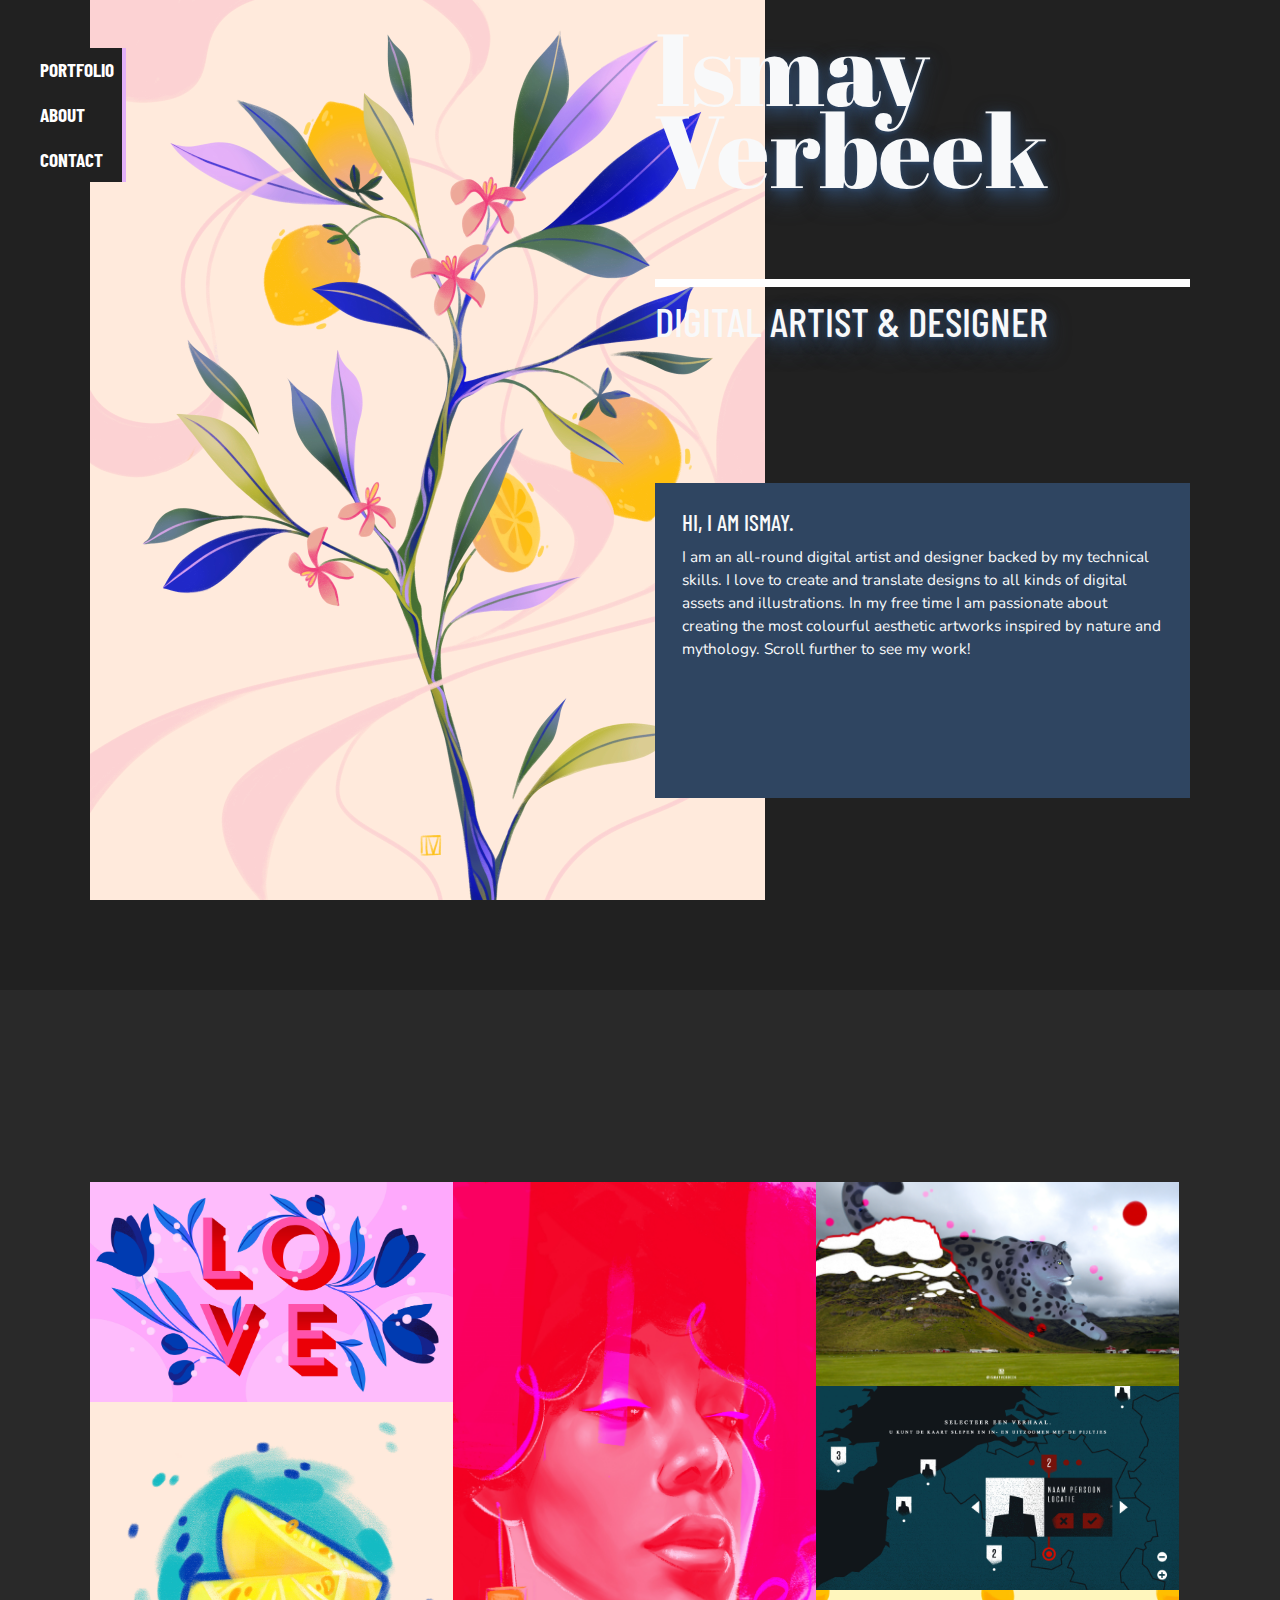
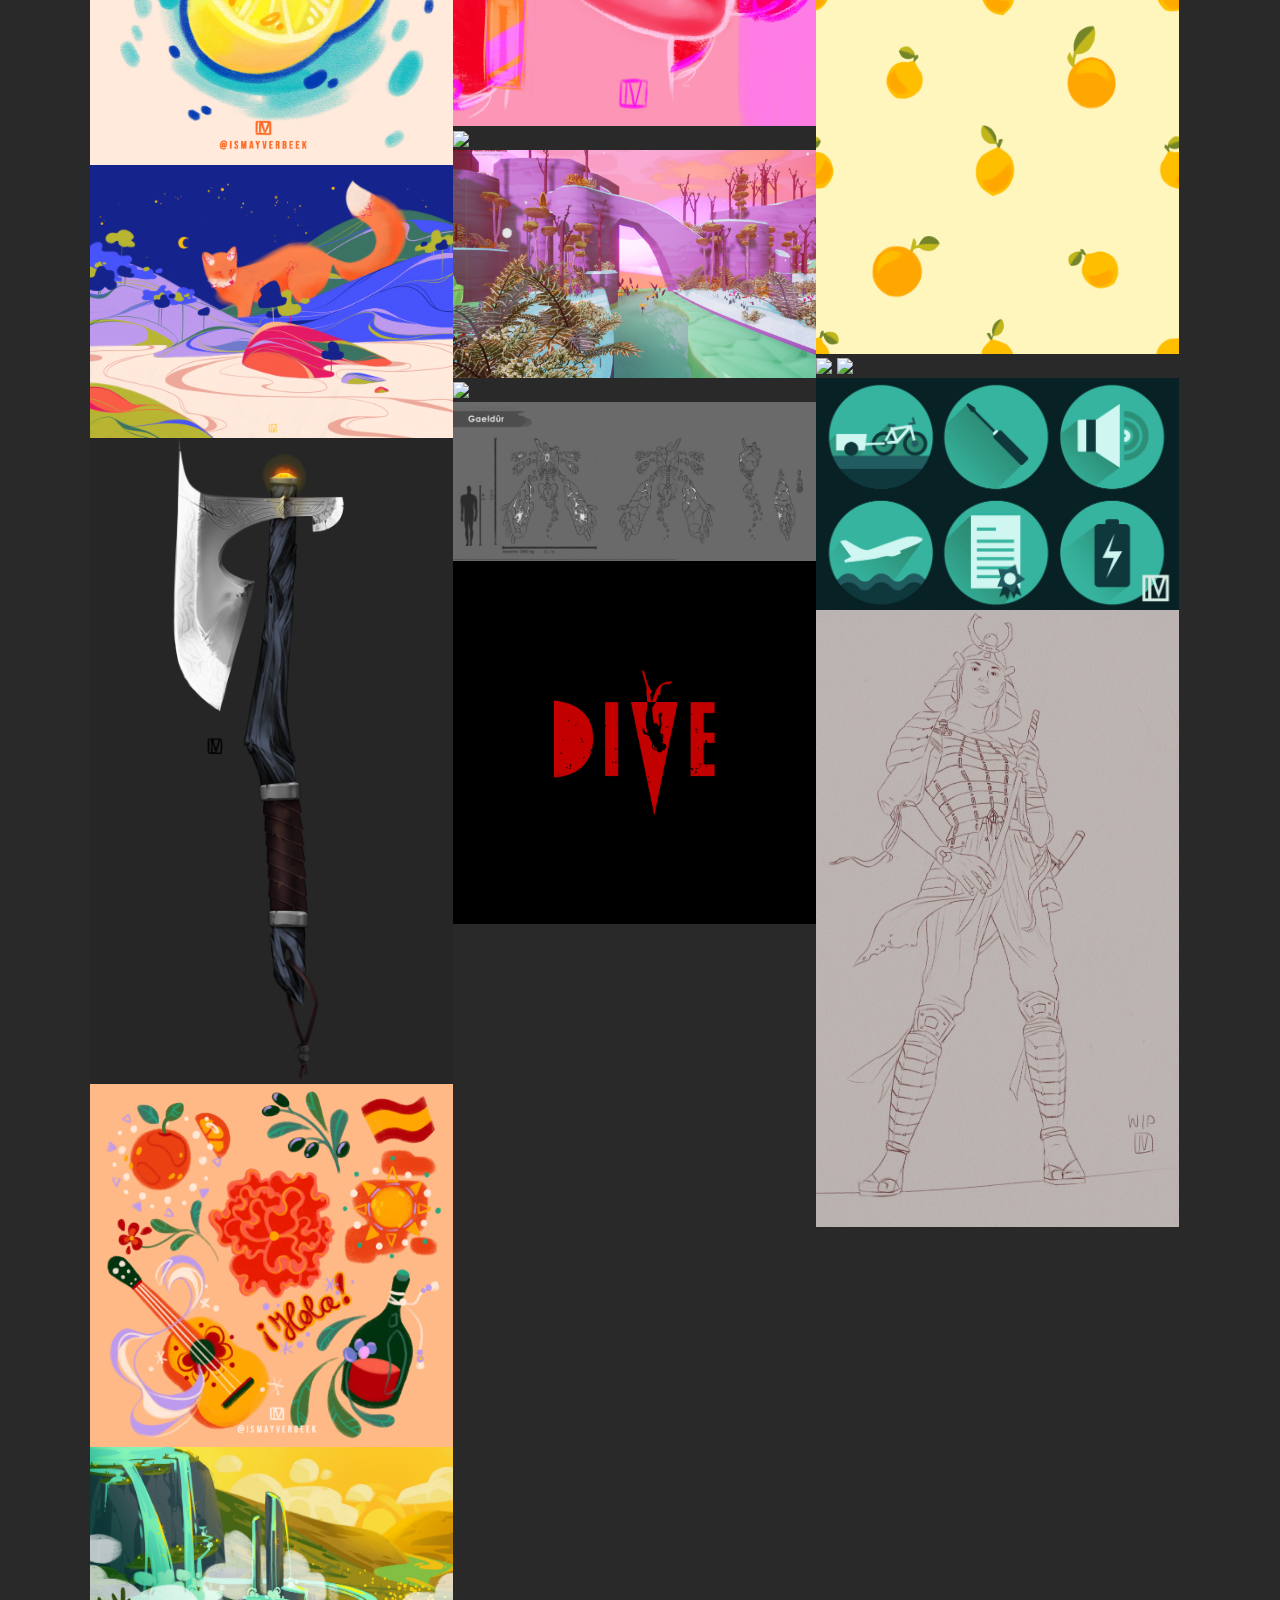
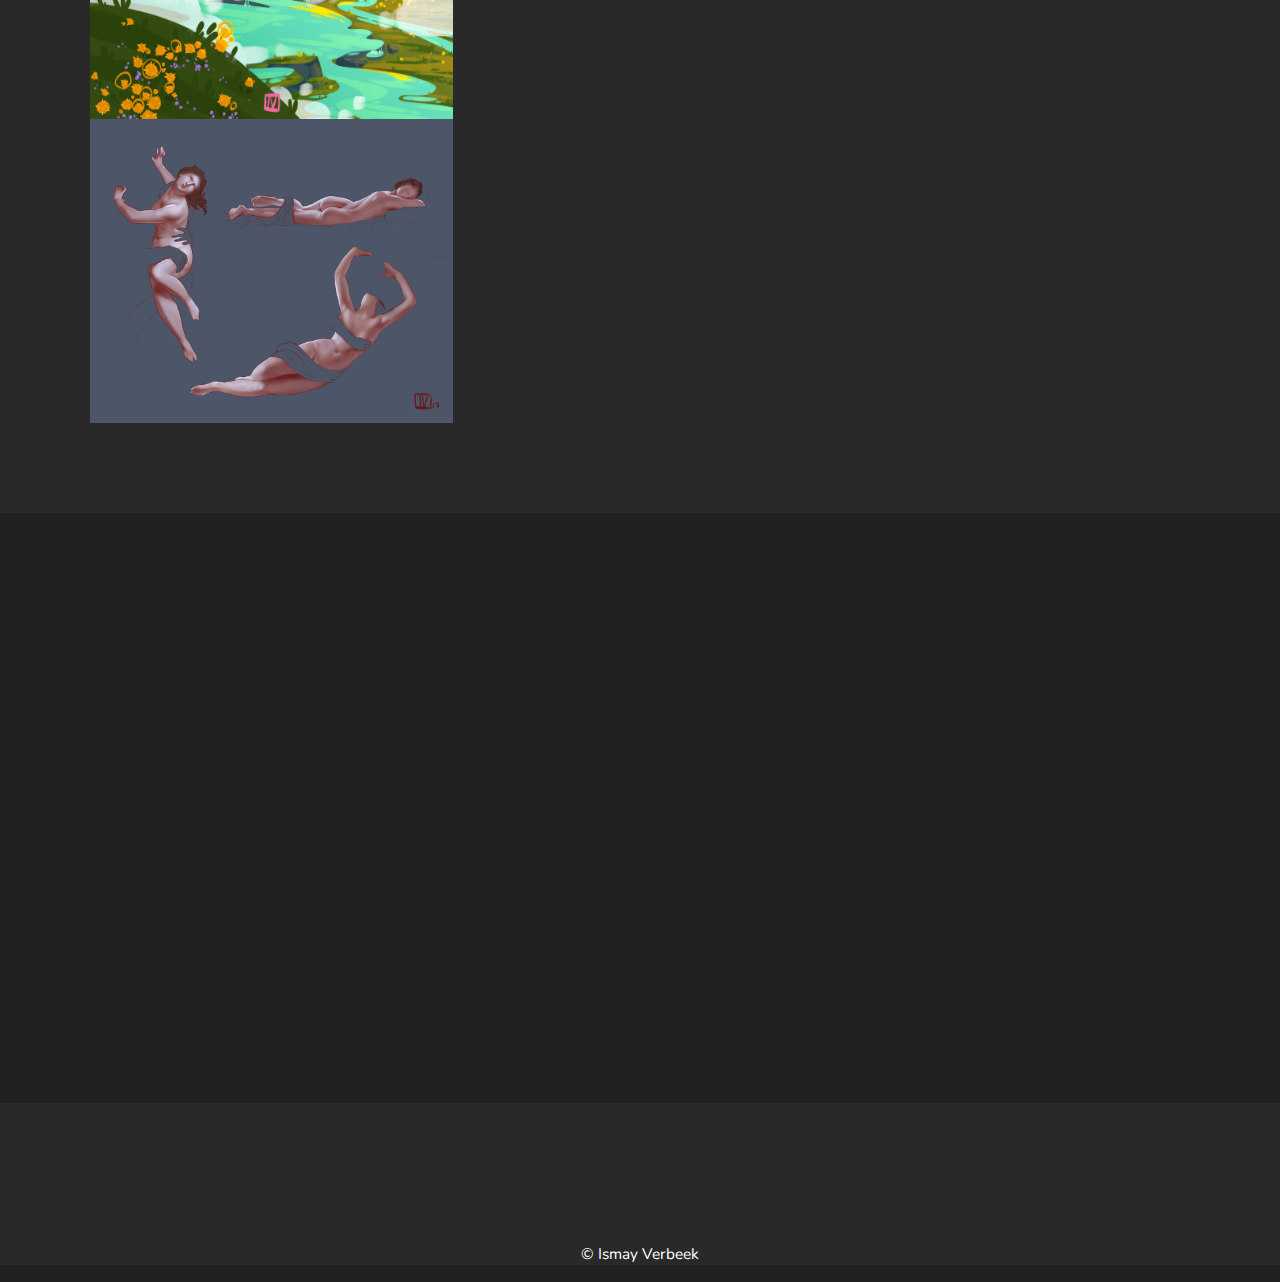
==== commit ca4e4a7f: "Portfolio Update" ====
--- a/index.html
+++ b/index.html
@@ -103,13 +103,13 @@
       <div class="portfolio-img">
       <div class="row-portfolio">
 <div class="column">
+<img src="PortfolioSite/images/LoveDesign.jpg" style="width:100%" data-toggle="modal" data-target="#exampleModal" data-title="Illustration: Love"  data-tools="Photoshop, Illustrator">
 <img src="PortfolioSite/images/Lemony2.jpg" style="width:100%" data-toggle="modal" data-target="#exampleModal" data-title="Illustration: Lemony"  data-tools="Photoshop">
 <img src="PortfolioSite/images/LandscapeNight.jpg" style="width:100%" data-toggle="modal" data-target="#exampleModal" data-title="Illustration: Fox at Night"  data-tools="Photoshop">
 <img src="PortfolioSite/images/VikingAce.png" style="width:100%" data-toggle="modal" data-target="#exampleModal" data-title="Concept Art: Viking Style Axe"  data-tools="Photoshop">
 <img src="PortfolioSite/images/StickersEspana.jpg" style="width:100%" data-toggle="modal" data-target="#exampleModal" data-title="Sketch: Spain"  data-tools="Photoshop">
 <img src="PortfolioSite/images/Environment.jpg" style="width:100%" data-toggle="modal" data-target="#exampleModal" data-title="Sketch: Golden Sunset"  data-tools="Photoshop">
 <img src="PortfolioSite/images/studyBerniniStatues.jpg" style="width:100%" data-toggle="modal" data-target="#exampleModal" data-title="Study: Bernini Statues"  data-tools="Photoshop">
-<img src="PortfolioSite/images/DiveLogo.png" style="width:100%" data-toggle="modal" data-target="#exampleModal" data-title="Design: Movie Title"  data-tools="Illustrator">
 
 
 </div>
@@ -119,18 +119,18 @@
 <img src="PortfolioSite/images/Thumb.png" style="width:100%" data-toggle="modal" data-target="#exampleModal" data-title="Generative Illustration: Idling Island"  data-tools="Photoshop, Python">
 <img src="PortfolioSite/images/3d-arora.jpg" style="width:100%" data-toggle="modal" data-target="#exampleModal" data-title="3D-environment: Arora"  data-tools="Autodesk Maya, Unreal Engine">
 <img src="PortfolioSite/images/Medusa.png" style="width:100%" data-toggle="modal" data-target="#exampleModal" data-title="Study: Gorgon"  data-tools="Photoshop">
-<img src="PortfolioSite/images/BeeswaxPatternLemonsSmall.png" style="width:100%" data-toggle="modal" data-target="#exampleModal" data-title="Design: Lemon Pattern"  data-tools="Photoshop">
-<img src="PortfolioSite/images/CreatureConceptThumbs3.jpg" style="width:100%" data-toggle="modal" data-target="#exampleModal" data-title="Design: Creature Thumbnails"  data-tools="Photoshop">
+<img src="PortfolioSite/images/GaeldurCharacterSheetDetail.jpg" style="width:100%" data-toggle="modal" data-target="#exampleModal" data-title="Creature Design: Gaeldur"  data-tools="Photoshop">
+<img src="PortfolioSite/images/DiveLogo.png" style="width:100%" data-toggle="modal" data-target="#exampleModal" data-title="Design: Movie Title"  data-tools="Illustrator">
 </div>
 
 <div class="column">
 <img src="PortfolioSite/images/LingeringLeopardOriginal.jpg" style="width:100%" data-toggle="modal" data-target="#exampleModal" data-title="Mixed Media: Lingering Leopard"  data-tools="Photography, Photoshop">
-<img src="PortfolioSite/images/City assassin.jpg" style="width:100%" data-toggle="modal" data-target="#exampleModal" data-title="Concept Art: Apocalyptic Assassin"  data-tools="Photoshop">
+<img src="PortfolioSite/images/UIdesign.jpg" style="width:100%" data-toggle="modal" data-target="#exampleModal" data-title="UI Design Concept"  data-tools="Photoshop, Illustrator">
+<img src="PortfolioSite/images/BeeswaxPatternLemonsSmall.png" style="width:100%" data-toggle="modal" data-target="#exampleModal" data-title="Design: Lemon Pattern"  data-tools="Photoshop">
 <img src="PortfolioSite/images/GifWaterLilies.gif" style="width:100%" data-toggle="modal" data-target="#exampleModal" data-title="3D-environment: Arora"  data-tools="Autodesk Maya, Unreal Engine">
 <img src="PortfolioSite/images/IcelandIllustrationRGB.jpg" style="width:100%" data-toggle="modal" data-target="#exampleModal" data-title="Illustration: Earth + Love"  data-tools="Photoshop">
+<img src="PortfolioSite/images/IconsAergoSet.jpg" style="width:100%" data-toggle="modal" data-target="#exampleModal" data-title="UI Design: Icons Set"  data-tools="Photoshop">
 <img src="PortfolioSite/images/SamuraiLineArt.jpg" style="width:100%" data-toggle="modal" data-target="#exampleModal" data-title="Concept Art: Samurai"  data-tools="Photoshop">
-<img src="PortfolioSite/images/tigers.jpg" style="width:100%" data-toggle="modal" data-target="#exampleModal" data-title="Design: Tshaida Creature"  data-tools="Photoshop">
-<img src="PortfolioSite/images/GaeldurCharacterSheetDetail.jpg" style="width:100%" data-toggle="modal" data-target="#exampleModal" data-title="Creature Design: Gaeldur"  data-tools="Photoshop">
 </div>
 </div>
 </div>
@@ -248,7 +248,7 @@
         <div class="col-md-3 col-sm-6 text-center scroll-item contact-detail">
           <a href="mailto:ismayverbeek@gmail.com?Subject=Hello!" target="_blank">
             <i class="contact-icon fas fa-envelope"></i>
-            <p>ismayverbeek@gmail.com</p>
+            <p>ismay.verbeek@gmail.com</p>
           </a>
         </div>
         <div class="col-md-3 col-sm-6 text-center scroll-item contact-detail">
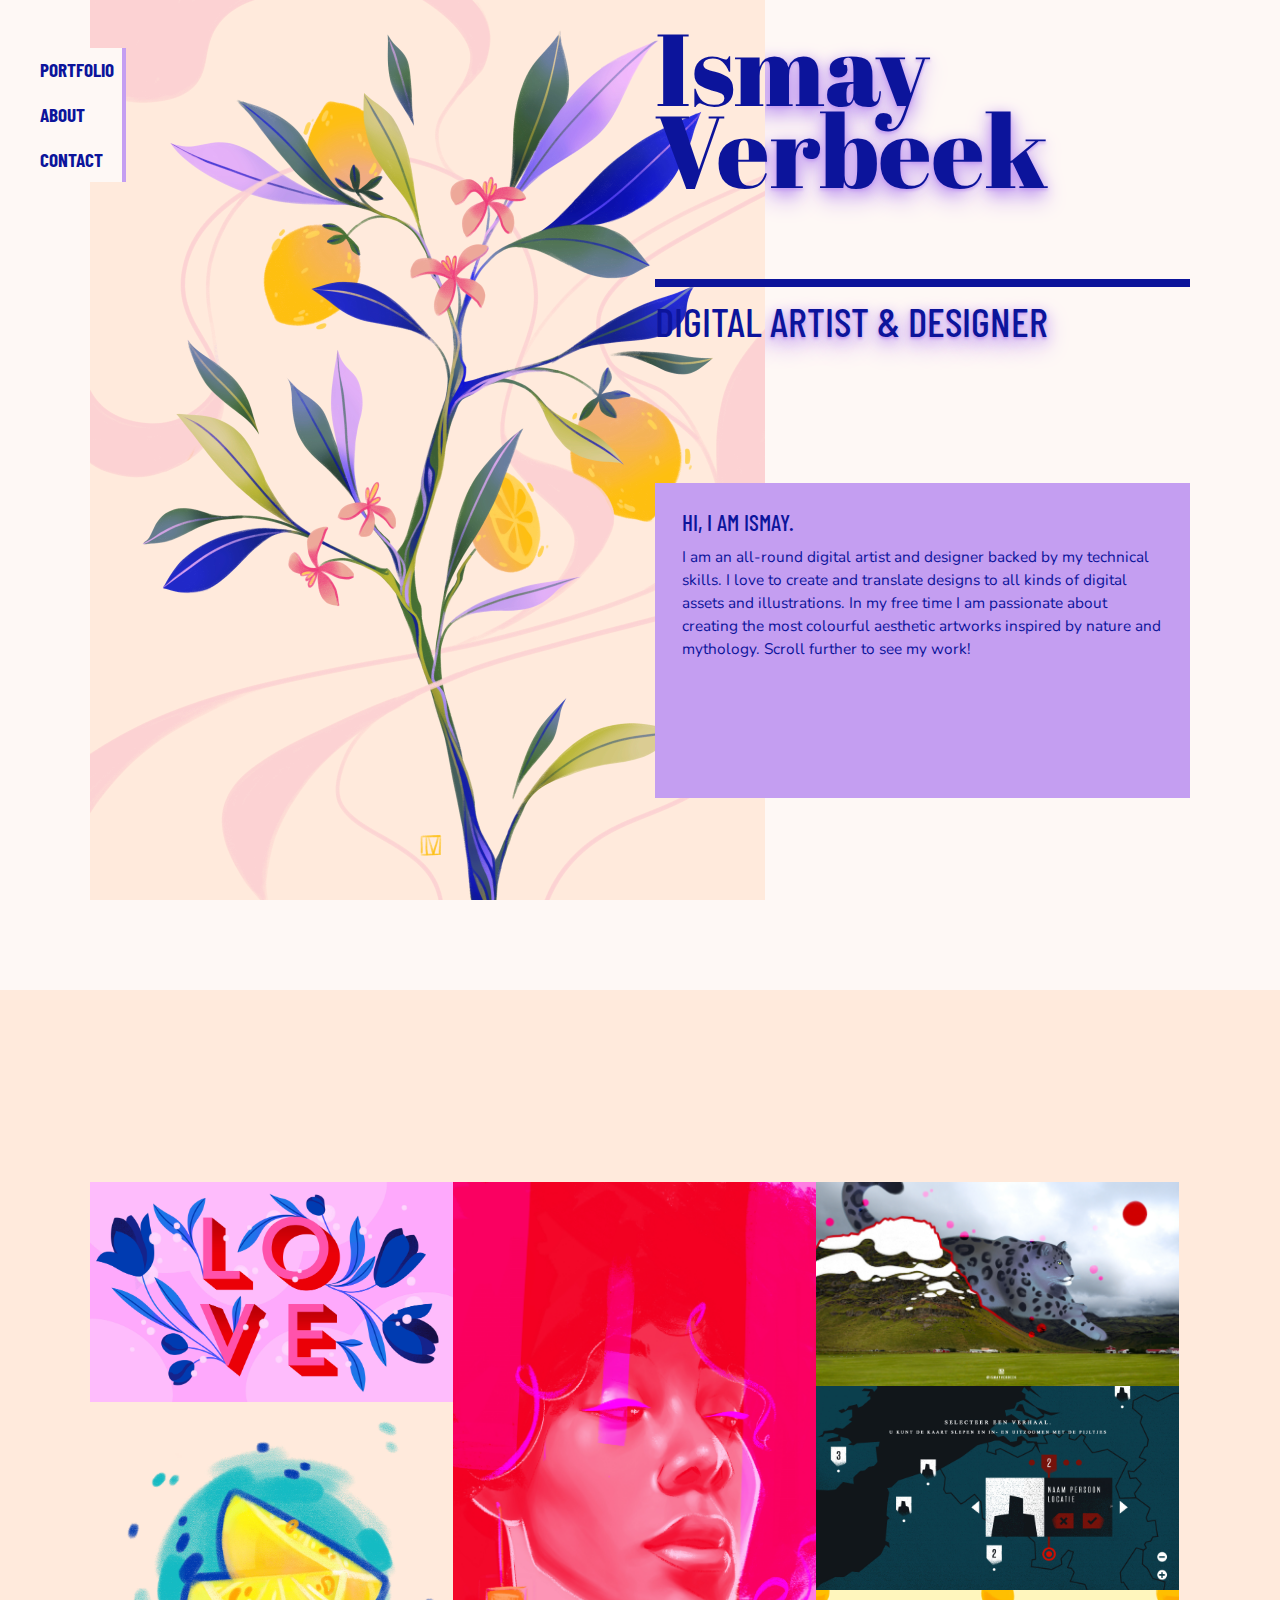
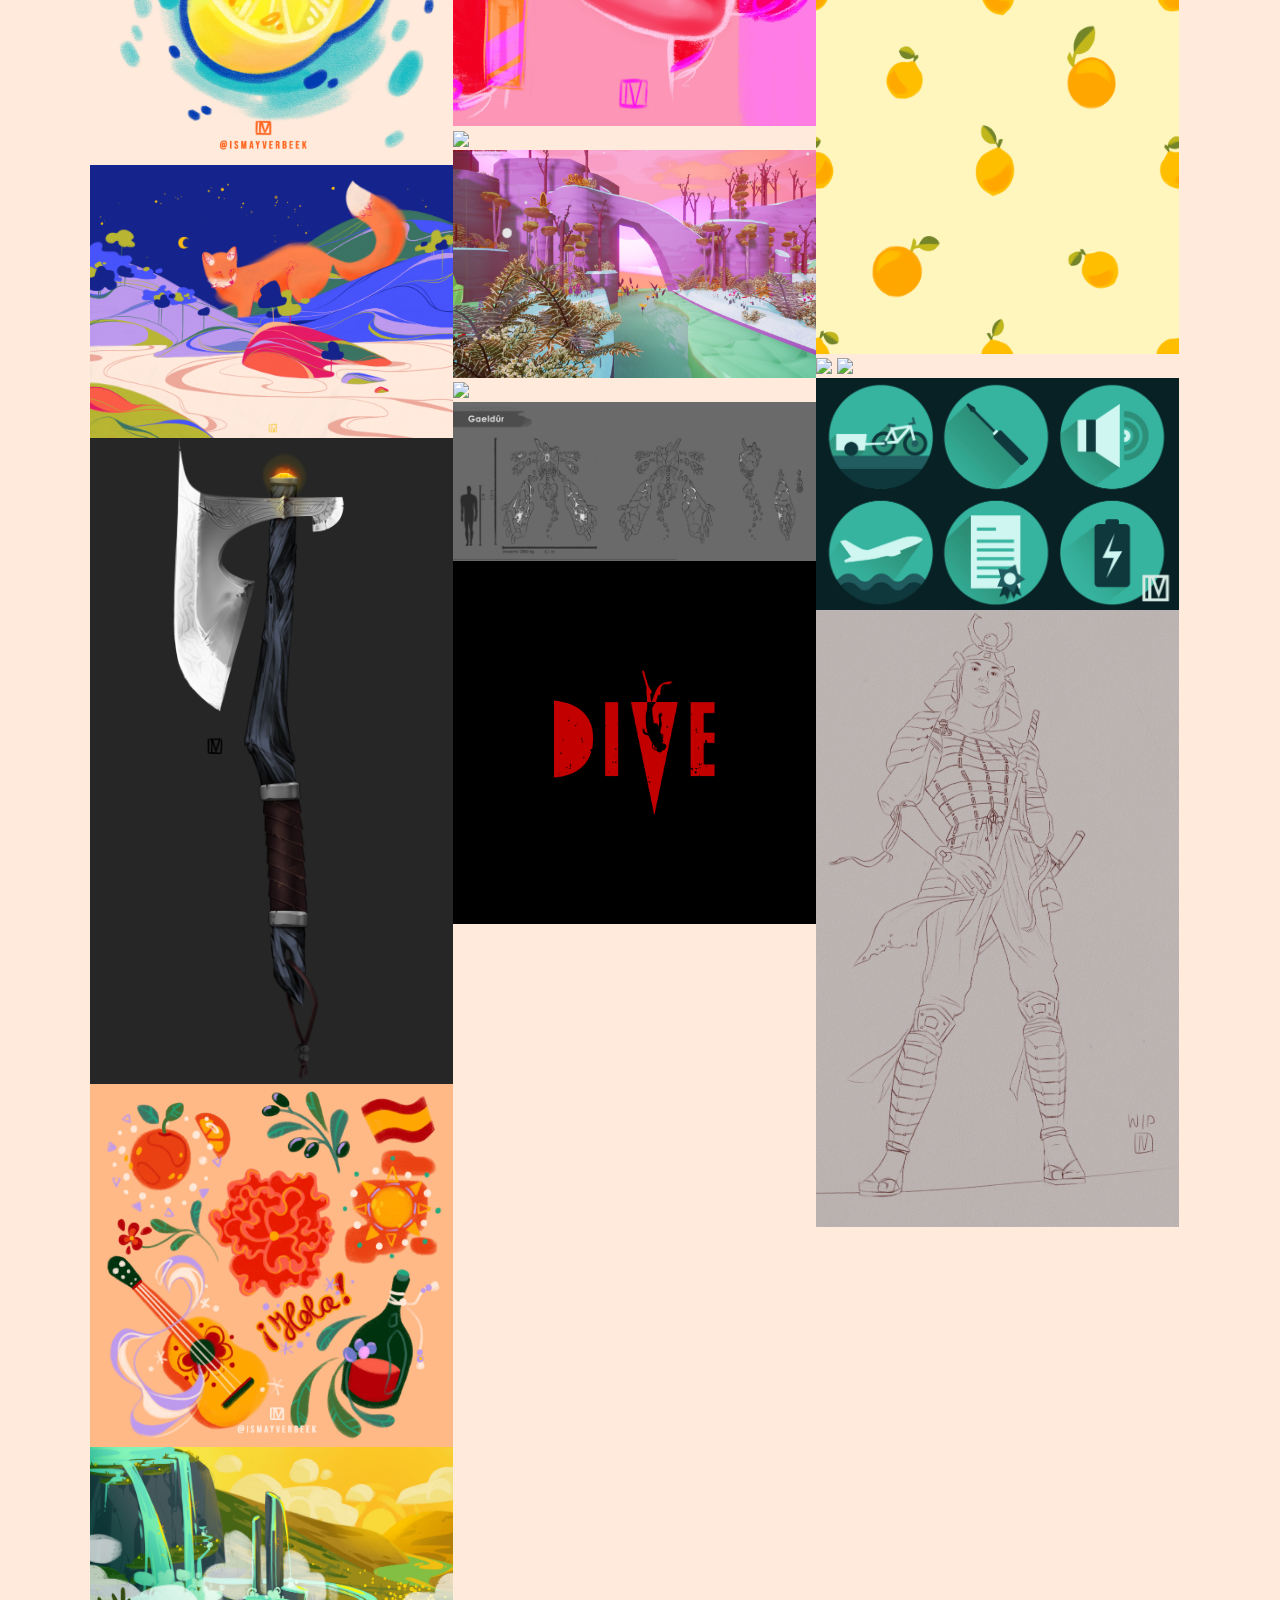
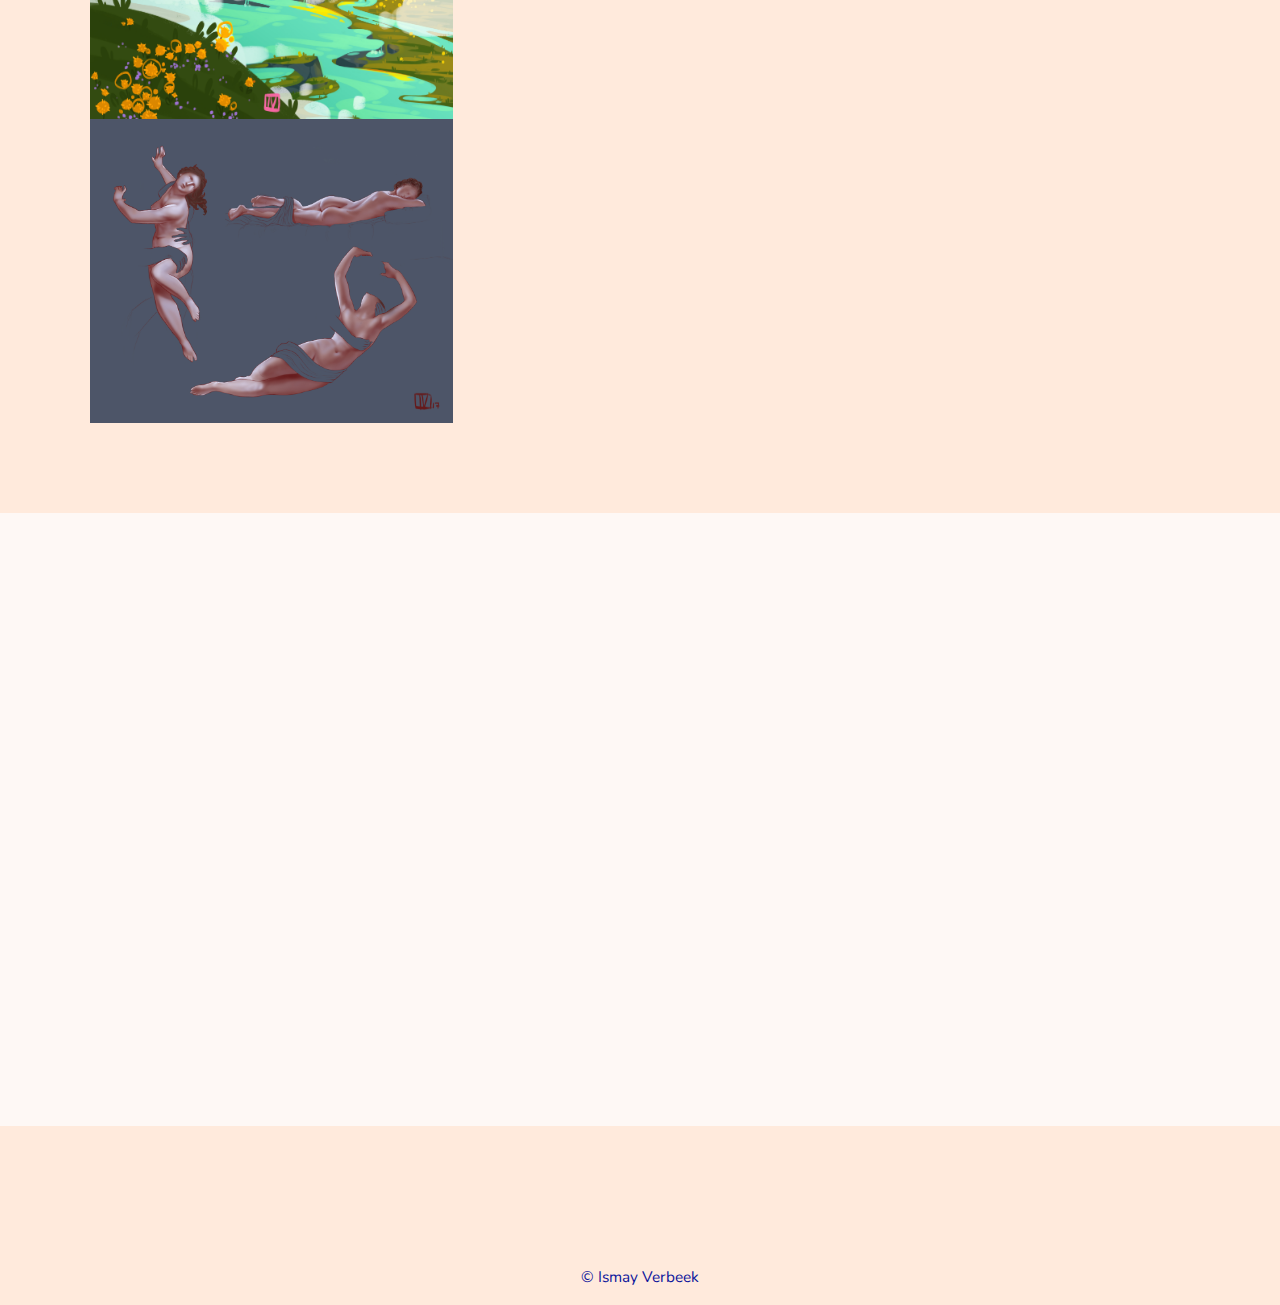
==== commit 99563aa8: "Update index.html" ====
--- a/index.html
+++ b/index.html
@@ -219,7 +219,7 @@
               This may seem like a little bit much, but I am just passionate about anything creative and because I have a big repertoire of technical and creative skills,
               but also a solid creative design process, I am able to convert this to many different specialisations.
               Besides illustrating, designing and the occasional coding, I love to be in nature which is one of my biggest inspirations.
-              I am currently located in Auckland, New Zealand.
+              After living and working a couple of years in the beautiful New Zealand, I am currently located again near Amsterdam, the Netherlands.
             </p>
           </div>
         </div>
@@ -236,13 +236,13 @@
         <div class="col-md-3 col-sm-6 text-center scroll-item">
         <a href="https://goo.gl/maps/wQXdsDyGGVf1q3Jf6" target="_blank">
           <i class="contact-icon fas fa-globe-asia"></i>
-          <p>Auckland, New Zealand</p>
+          <p>Amsterdam area, the Netherlands</p>
         </a>
         </div>
         <div class="col-md-3 col-sm-6 text-center scroll-item contact-detail">
-          <a href="https://api.whatsapp.com/send?phone=642108797587" target="_blank">
+          <a href="https://api.whatsapp.com/send?phone=31641344745" target="_blank">
             <i class="contact-icon fas fa-phone"></i>
-            <p>+64 21 08797587</p>
+            <p>+31 6 41344745</p>
           </a>
         </div>
         <div class="col-md-3 col-sm-6 text-center scroll-item contact-detail">
--- a/PortfolioSite/css/stylesheet.css
+++ b/PortfolioSite/css/stylesheet.css
@@ -2,10 +2,10 @@
 /*variables for text styles*/
 /*font sizes*/
 body {
-  background-color: #212121;
+  background-color: #ffeadc;
   width: 100%;
   overflow-x: hidden;
-  color: white;
+  color: #0c149b;
   margin-bottom: -15px;
 }
 
@@ -40,19 +40,19 @@
 
 /* colours */
 .text-light {
-  color: #fff;
+  color: #0c149b !important;
 }
 
 .text-dark {
-  color: #fff;
+  color: #0c149b;
 }
 
 .section-color {
-  background-color: #212121;
-}
-
-.section-white {
-  background-color: #292929;
+  background-color: #fef8f5;
+}
+
+.section-#0c149b {
+  background-color: #ffeadc;
 }
 
 .container-fluid {
@@ -66,19 +66,19 @@
   left: 2rem;
   top: 3rem;
   z-index: 2;
-  background-color: #212121;
-  border-right: 4px solid #e3b0f8;
+  background-color: #fef8f5;
+  border-right: 4px solid #c49ef1;
 }
 
 .nav-link {
   font-family: "Barlow Condensed", sans-serif;
   font-size: 1.5vw;
   font-weight: bold;
-  color: #fff;
+  color: #0c149b;
   line-height: 1.5;
   text-transform: uppercase;
   padding: 0.5rem 1rem;
-  background: linear-gradient(to right, #e3b0f8 50%, transparent 50%);
+  background: linear-gradient(to right, #c49ef1 50%, transparent 50%);
   background-size: 200% 100%;
   background-position: right bottom;
   transition: 0.5s;
@@ -87,7 +87,7 @@
 .nav-link:hover {
   letter-spacing: 8px;
   background-position: -100%;
-  color: #fff;
+  color: #0c149b;
   background-position: left bottom;
   transition: 0.5s;
 }
@@ -117,7 +117,7 @@
 }
 
 .insta-icon {
-  color: white;
+  color: #0c149b;
   font-size: 3rem;
 }
 
@@ -197,7 +197,7 @@
 }
 
 hr {
-  border-top: 8px solid #fff;
+  border-top: 8px solid #0c149b;
   position: relative;
   z-index: 2;
 }
@@ -215,12 +215,12 @@
 .text-shadow {
   z-index: 0 !important;
   color: transparent;
-  text-shadow: 0px 2px 3px #2f4561, 0px 4px 13px #2f4561, 0px 10px 23px #2f4561;
+  text-shadow: 0px 2px 3px #c49ef1, 0px 4px 13px #c49ef1, 0px 10px 23px #c49ef1;
 }
 
 /* intro in title section */
 .intro {
-  background-color: #2f4561;
+  background-color: #c49ef1;
   height: 35%;
   position: relative;
   z-index: 2;
@@ -260,7 +260,7 @@
 }
 
 #section-about .row-nested {
-  background-color: #2f4561;
+  background-color: #c49ef1;
   width: 60%;
   height: 70%;
 }
@@ -279,12 +279,12 @@
 
 /* skills section in about */
 .skills-item {
-  color: #fff;
+  color: #fef8f5;
   text-align: center;
 }
 
 .skills-item:hover h3, .skills-item:hover .skills-img {
-  color: #fff;
+  color: #fef8f5;
   transition: 0.5s;
 }
 
@@ -294,9 +294,10 @@
 }
 
 .skills-img {
-  color: #fff;
+  color: #fef8f5;
   font-size: 5vw;
   margin-bottom: 0.5rem;
+  margin-top: 0.5rem;
   transition: 0.5s;
 }
 
@@ -307,7 +308,7 @@
 }
 
 .contact-icon {
-  color: #e3b0f8;
+  color: #0c149b;
   font-size: 4vw;
   margin: 2.5rem;
   transition: 0.5s;
@@ -315,12 +316,12 @@
 
 .contact-icon:hover {
   font-size: 5vw;
-  color: #2f4561;
+  color: #c49ef1;
   transition: 0.5s;
 }
 
 .contact-icon:hover ~ p {
-  color: #2f4561;
+  color: #c49ef1;
   transition: 0.5s;
 }
 
@@ -329,7 +330,7 @@
 }
 
 .contact p {
-  color: #e3b0f8;
+  color: #0c149b;
   line-height: 1.5;
   transition: 0.5s;
 }
@@ -387,12 +388,12 @@
 .close {
   font-size: 4em;
   text-shadow: none;
-  color: #2f4561;
+  color: #c49ef1;
   width: 100%;
 }
 
 .close:hover {
-  color: white;
+  color: #0c149b;
 }
 
 
@@ -461,13 +462,13 @@
     right: 2rem;
     left: auto;
     border-right: none;
-    border-left: 4px solid #2f4561;
+    border-left: 4px solid #c49ef1;
   }
 
   .nav-link {
     text-align: right;
     font-size: 3vw;
-    background: linear-gradient(to right, #292929 50%, #2f4561 50%);
+    background: linear-gradient(to right, #ffeadc 50%, #c49ef1 50%);
     background-size: 200% 100%;
     background-position: left bottom;
     transition: 0.5s;
@@ -476,7 +477,7 @@
   .nav-link:hover {
     letter-spacing: 5px;
     background-position: -100%;
-    color: #fff;
+    color: #0c149b;
     background-position: right bottom;
     transition: 0.5s;
   }
@@ -495,7 +496,7 @@
   }
 
   hr {
-    border-top: 4px solid #fff;
+    border-top: 4px solid #0c149b;
     width: 90%;
   }
 
@@ -547,7 +548,7 @@
 
   /* skills section in about */
   #section-about .row-nested {
-    background-color: #2f4561;
+    background-color: #c49ef1;
     width: 100%;
     height: 140%;
   }
@@ -573,7 +574,7 @@
 
   .contact-icon:hover {
     font-size: 12vw;
-    color: #292929;
+    color: #ffeadc;
     transition: 0.5s;
   }
 }
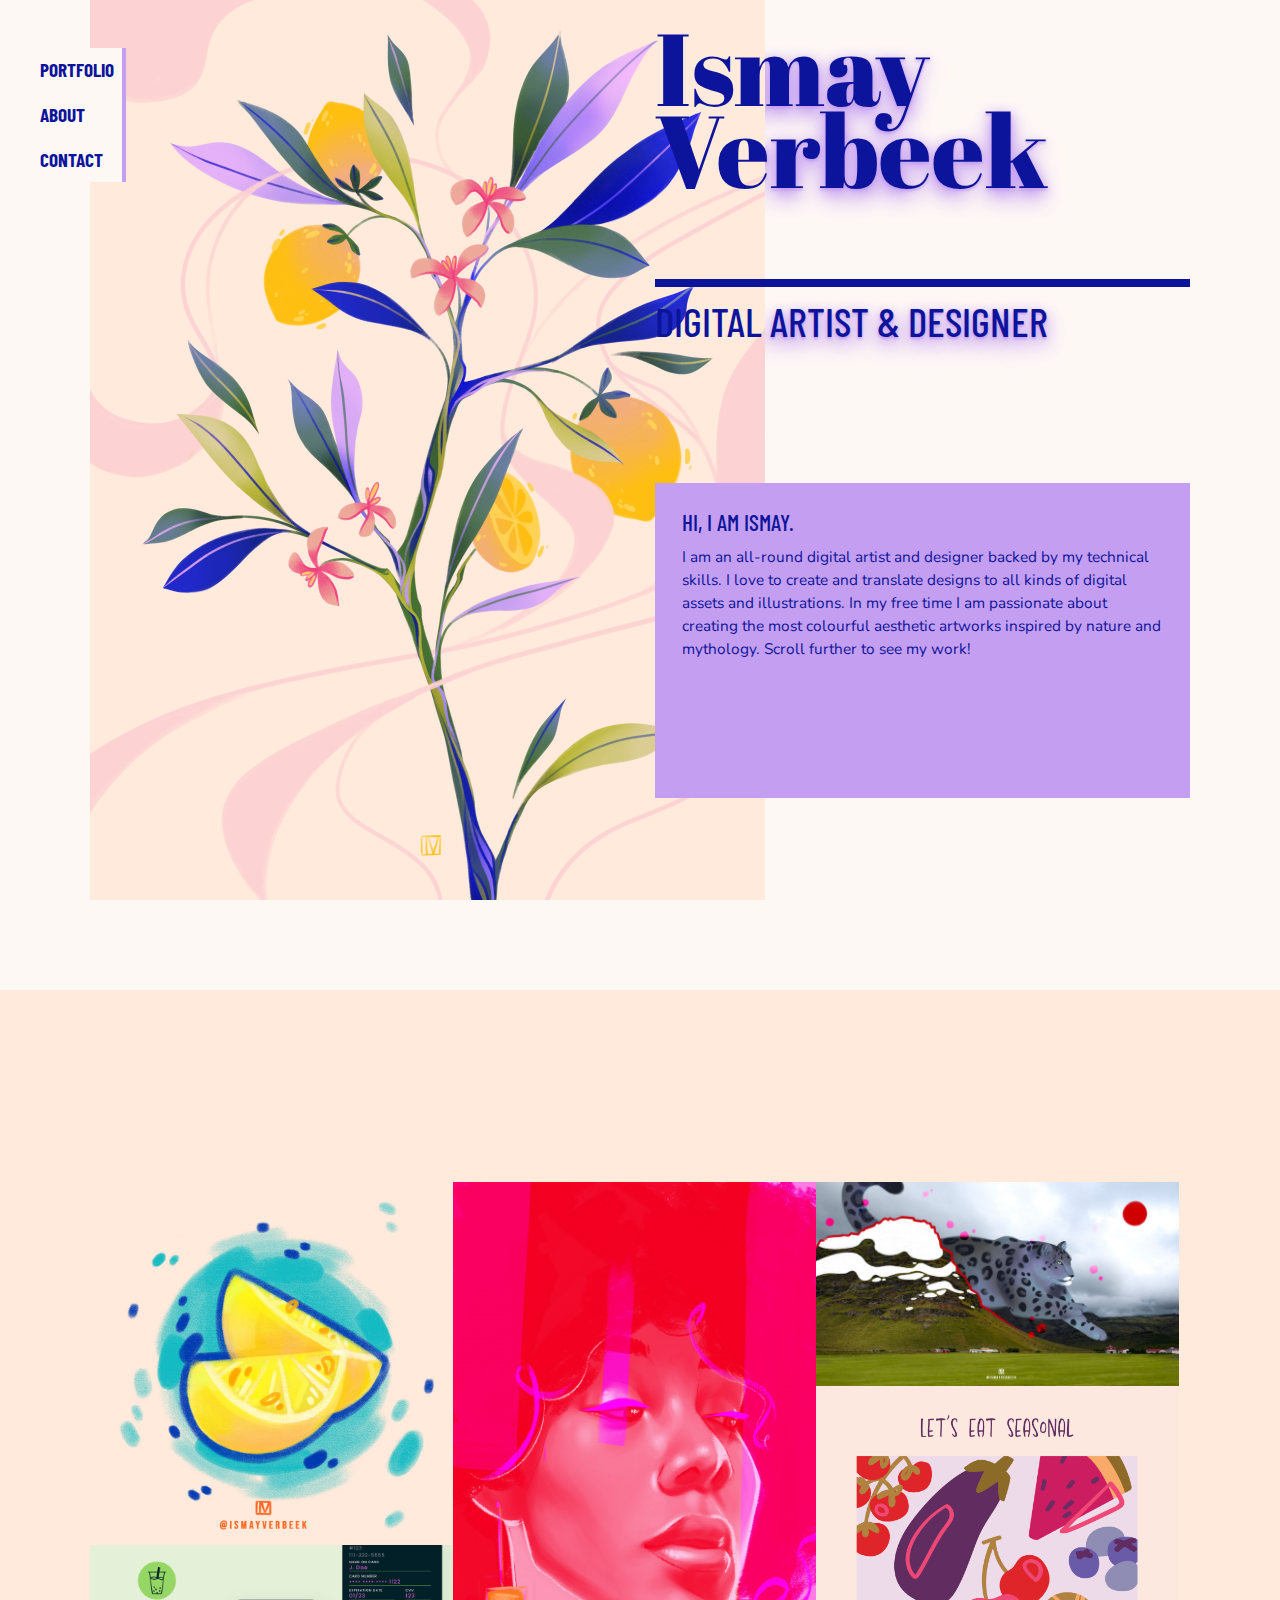
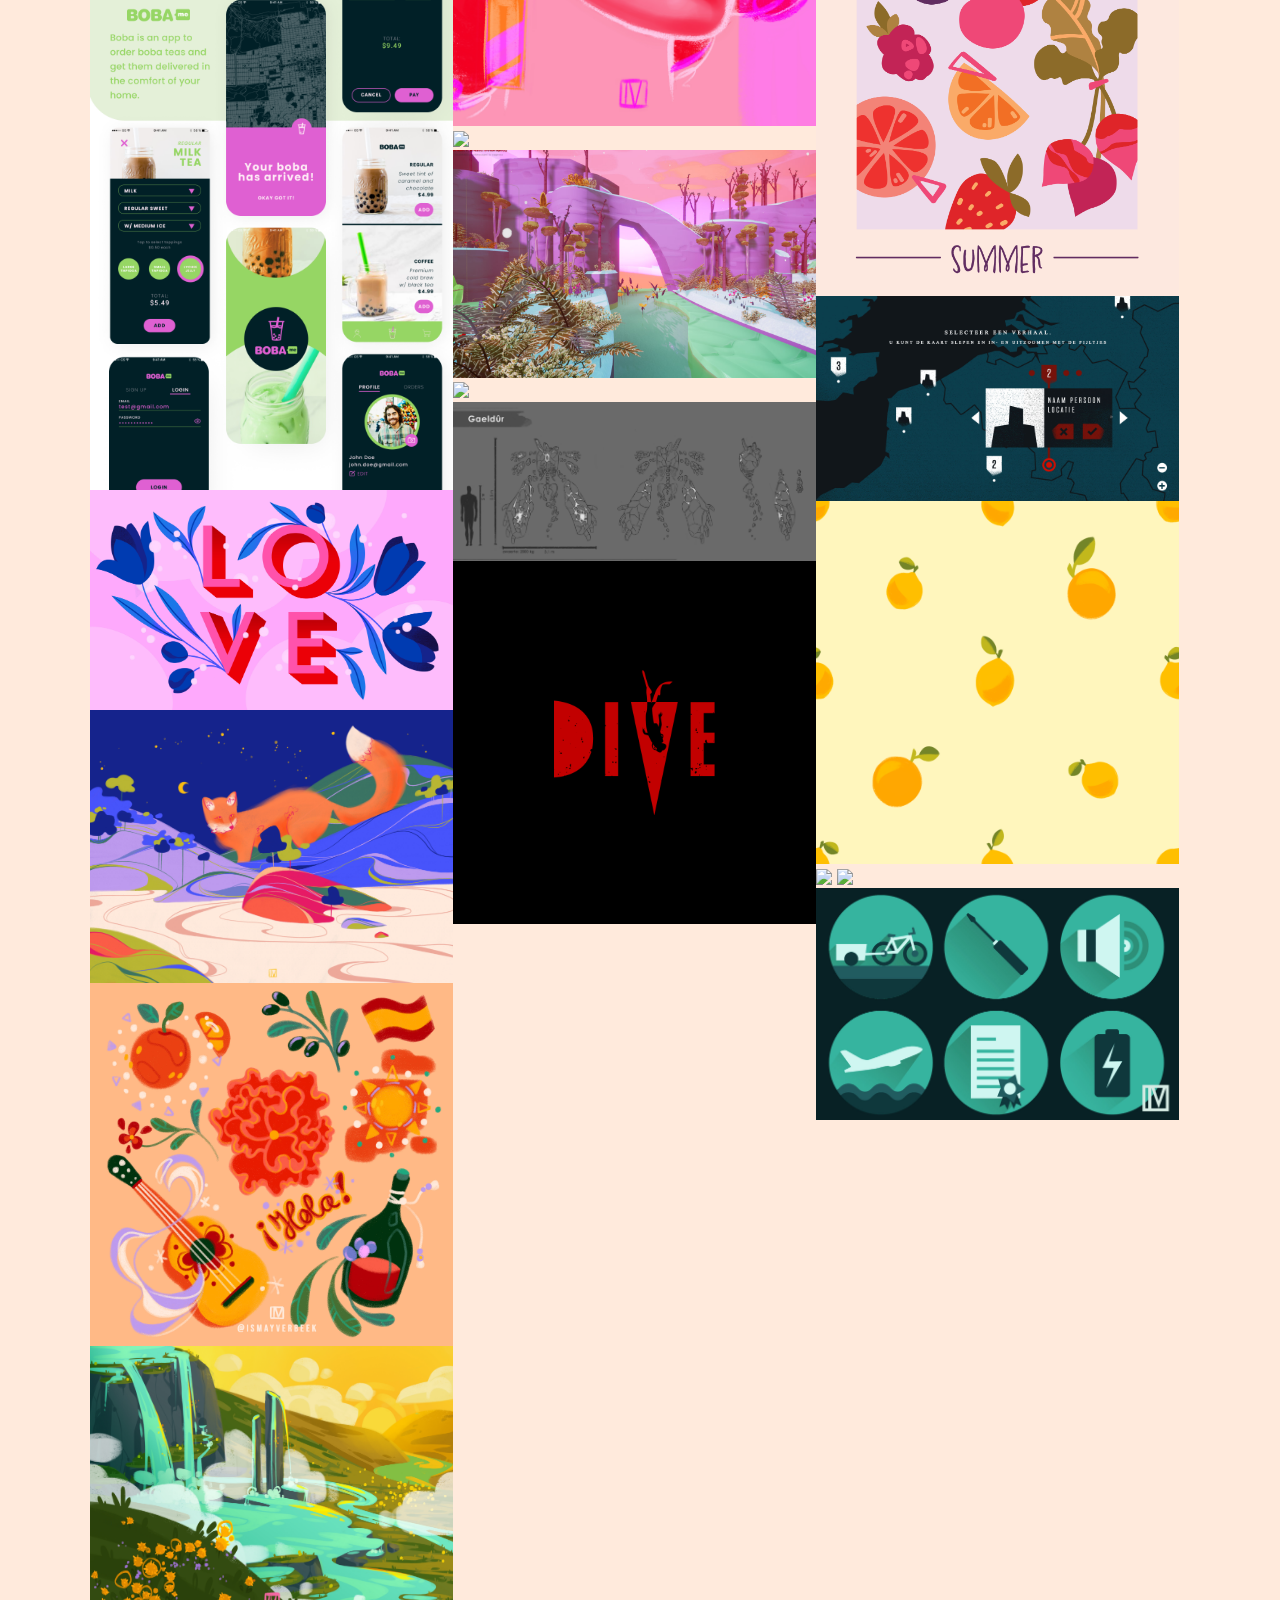
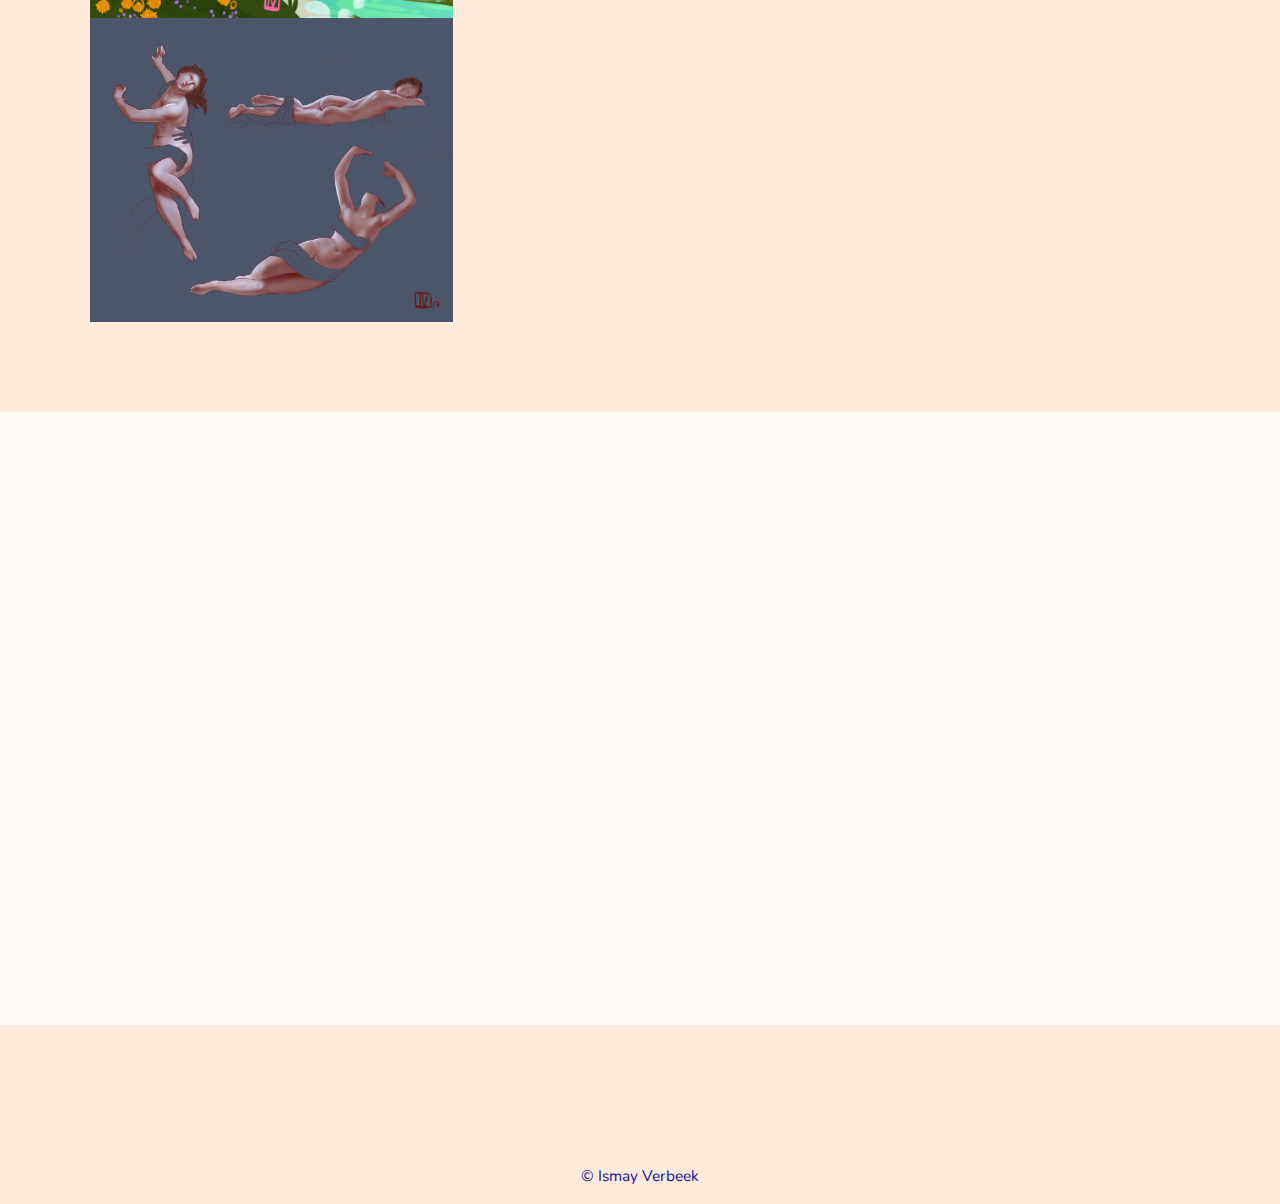
==== commit c2eadedd: "Portfolio change" ====
--- a/index.html
+++ b/index.html
@@ -103,10 +103,10 @@
       <div class="portfolio-img">
       <div class="row-portfolio">
 <div class="column">
+  <img src="PortfolioSite/images/Lemony2.jpg" style="width:100%" data-toggle="modal" data-target="#exampleModal" data-title="Illustration: Lemony"  data-tools="Photoshop">
+<img src="PortfolioSite/images/BobaPresentation.png" style="width:100%" data-toggle="modal" data-target="#exampleModal" data-title="UI/UX: Boba App"  data-tools="Figma">
 <img src="PortfolioSite/images/LoveDesign.jpg" style="width:100%" data-toggle="modal" data-target="#exampleModal" data-title="Illustration: Love"  data-tools="Photoshop, Illustrator">
-<img src="PortfolioSite/images/Lemony2.jpg" style="width:100%" data-toggle="modal" data-target="#exampleModal" data-title="Illustration: Lemony"  data-tools="Photoshop">
 <img src="PortfolioSite/images/LandscapeNight.jpg" style="width:100%" data-toggle="modal" data-target="#exampleModal" data-title="Illustration: Fox at Night"  data-tools="Photoshop">
-<img src="PortfolioSite/images/VikingAce.png" style="width:100%" data-toggle="modal" data-target="#exampleModal" data-title="Concept Art: Viking Style Axe"  data-tools="Photoshop">
 <img src="PortfolioSite/images/StickersEspana.jpg" style="width:100%" data-toggle="modal" data-target="#exampleModal" data-title="Sketch: Spain"  data-tools="Photoshop">
 <img src="PortfolioSite/images/Environment.jpg" style="width:100%" data-toggle="modal" data-target="#exampleModal" data-title="Sketch: Golden Sunset"  data-tools="Photoshop">
 <img src="PortfolioSite/images/studyBerniniStatues.jpg" style="width:100%" data-toggle="modal" data-target="#exampleModal" data-title="Study: Bernini Statues"  data-tools="Photoshop">
@@ -125,12 +125,12 @@
 
 <div class="column">
 <img src="PortfolioSite/images/LingeringLeopardOriginal.jpg" style="width:100%" data-toggle="modal" data-target="#exampleModal" data-title="Mixed Media: Lingering Leopard"  data-tools="Photography, Photoshop">
+<img src="PortfolioSite/images/FruitsVegesPoster.png" style="width:100%" data-toggle="modal" data-target="#exampleModal" data-title="Poster Illustration: Seasonal Fruits & Veges"  data-tools="Illustrator">
 <img src="PortfolioSite/images/UIdesign.jpg" style="width:100%" data-toggle="modal" data-target="#exampleModal" data-title="UI Design Concept"  data-tools="Photoshop, Illustrator">
 <img src="PortfolioSite/images/BeeswaxPatternLemonsSmall.png" style="width:100%" data-toggle="modal" data-target="#exampleModal" data-title="Design: Lemon Pattern"  data-tools="Photoshop">
 <img src="PortfolioSite/images/GifWaterLilies.gif" style="width:100%" data-toggle="modal" data-target="#exampleModal" data-title="3D-environment: Arora"  data-tools="Autodesk Maya, Unreal Engine">
 <img src="PortfolioSite/images/IcelandIllustrationRGB.jpg" style="width:100%" data-toggle="modal" data-target="#exampleModal" data-title="Illustration: Earth + Love"  data-tools="Photoshop">
 <img src="PortfolioSite/images/IconsAergoSet.jpg" style="width:100%" data-toggle="modal" data-target="#exampleModal" data-title="UI Design: Icons Set"  data-tools="Photoshop">
-<img src="PortfolioSite/images/SamuraiLineArt.jpg" style="width:100%" data-toggle="modal" data-target="#exampleModal" data-title="Concept Art: Samurai"  data-tools="Photoshop">
 </div>
 </div>
 </div>
--- a/PortfolioSite/css/stylesheet.css
+++ b/PortfolioSite/css/stylesheet.css
@@ -385,6 +385,10 @@
   margin: auto;
 }
 
+.modal-title, .modal-tools {
+  color: #c49ef1;
+}
+
 .close {
   font-size: 4em;
   text-shadow: none;
@@ -393,7 +397,7 @@
 }
 
 .close:hover {
-  color: #0c149b;
+  color: #c49ef1;
 }
 
 
